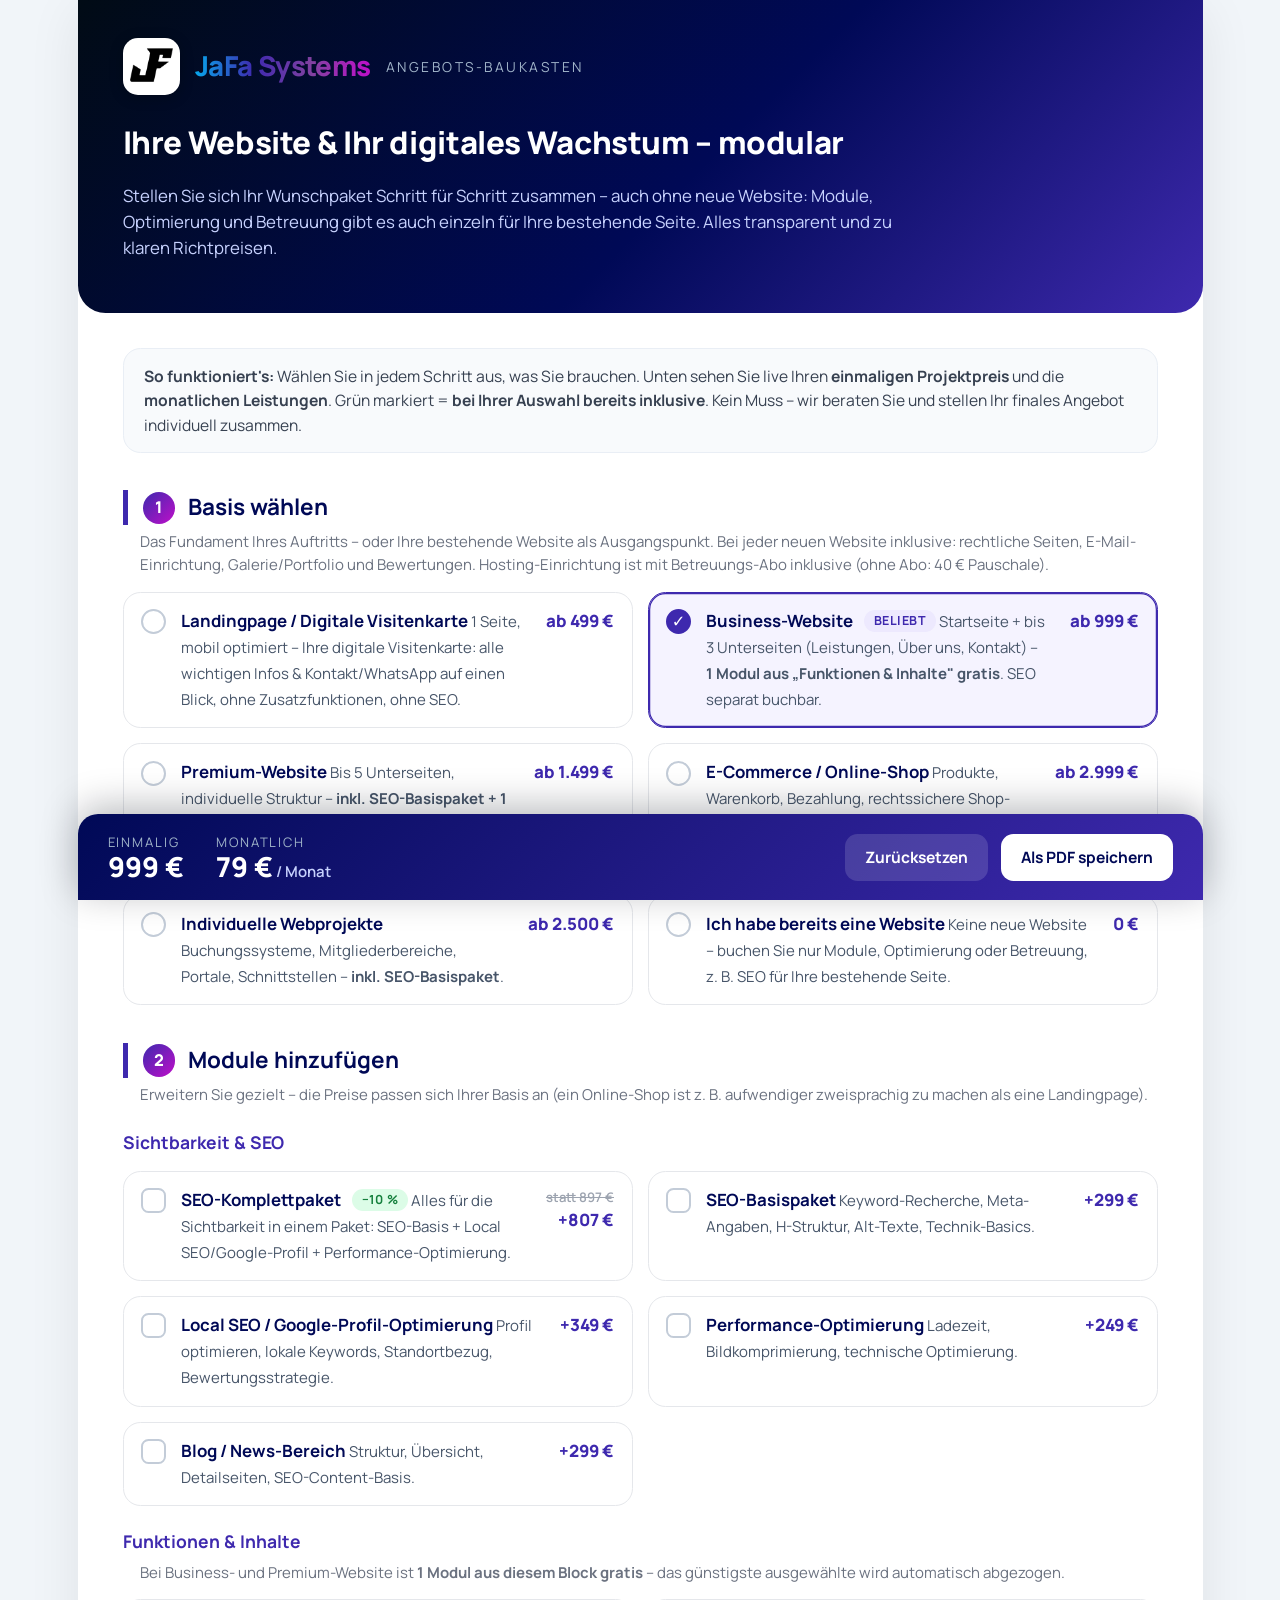
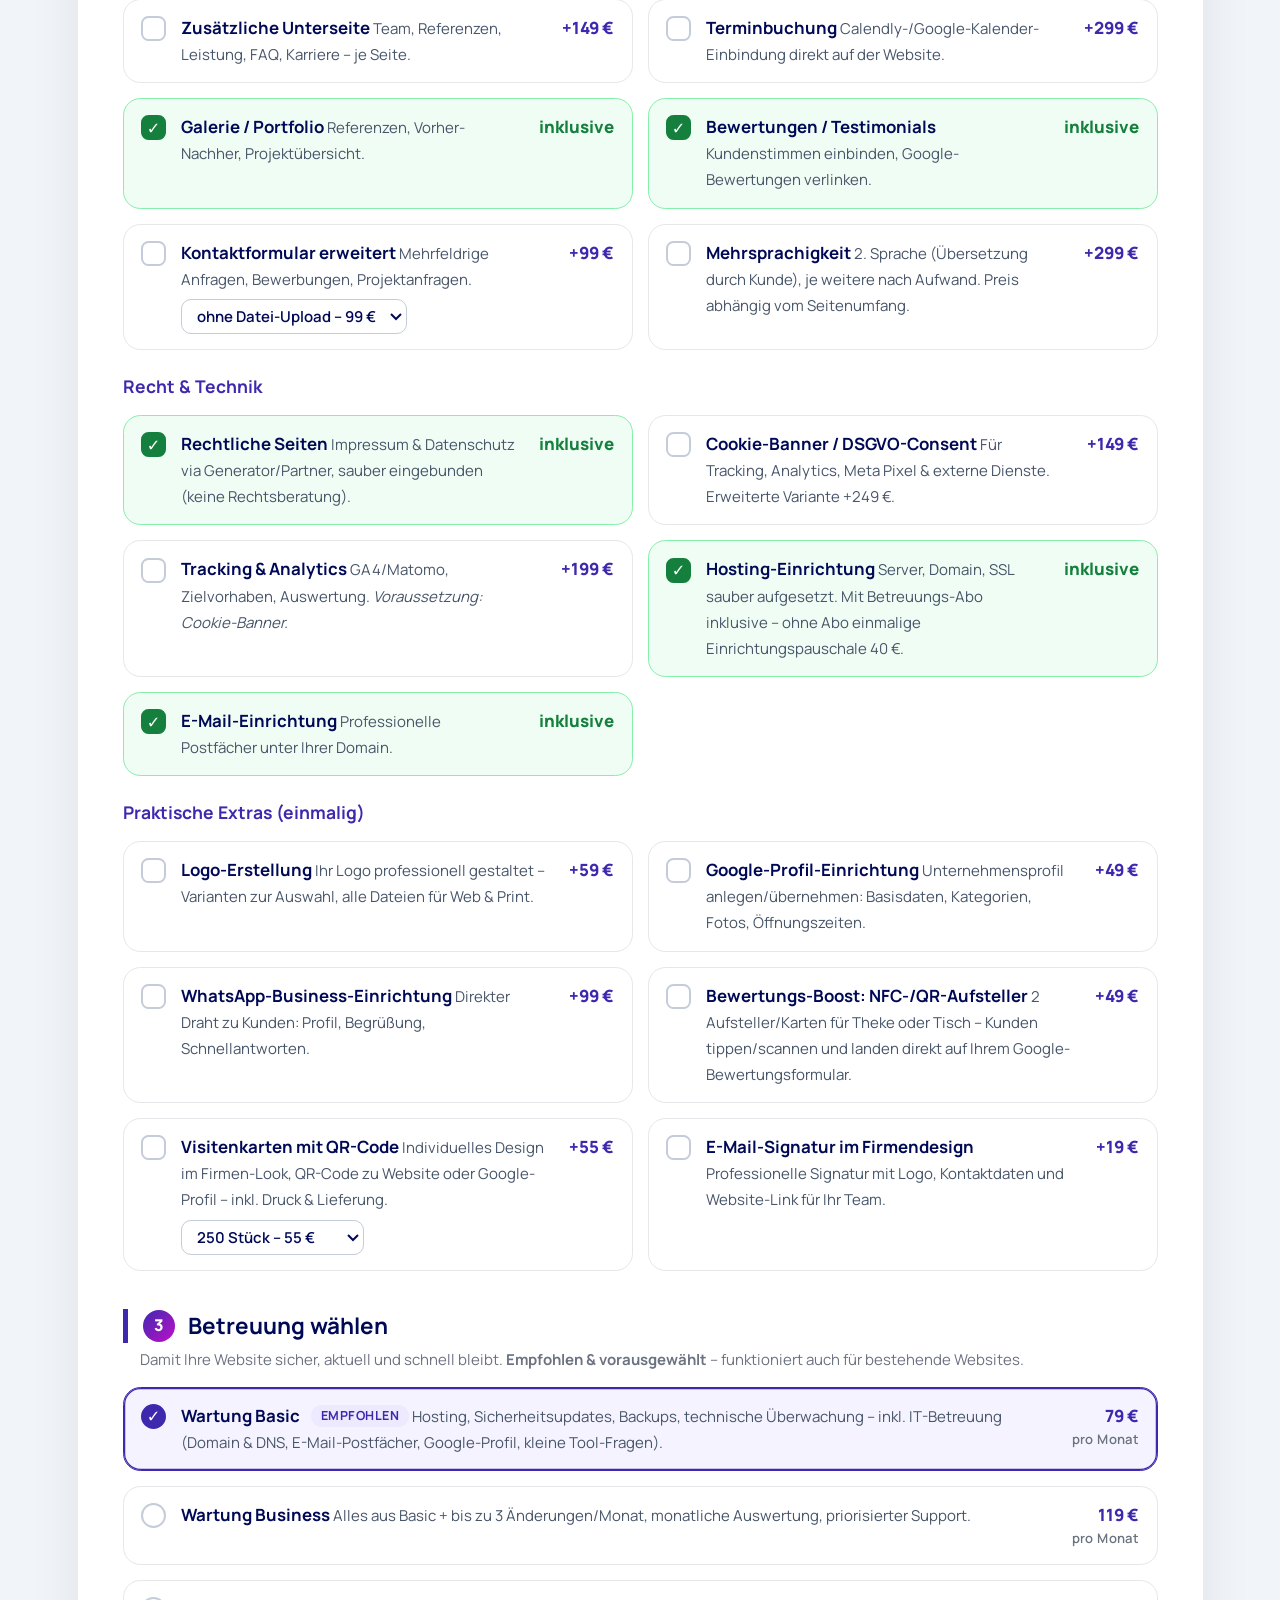
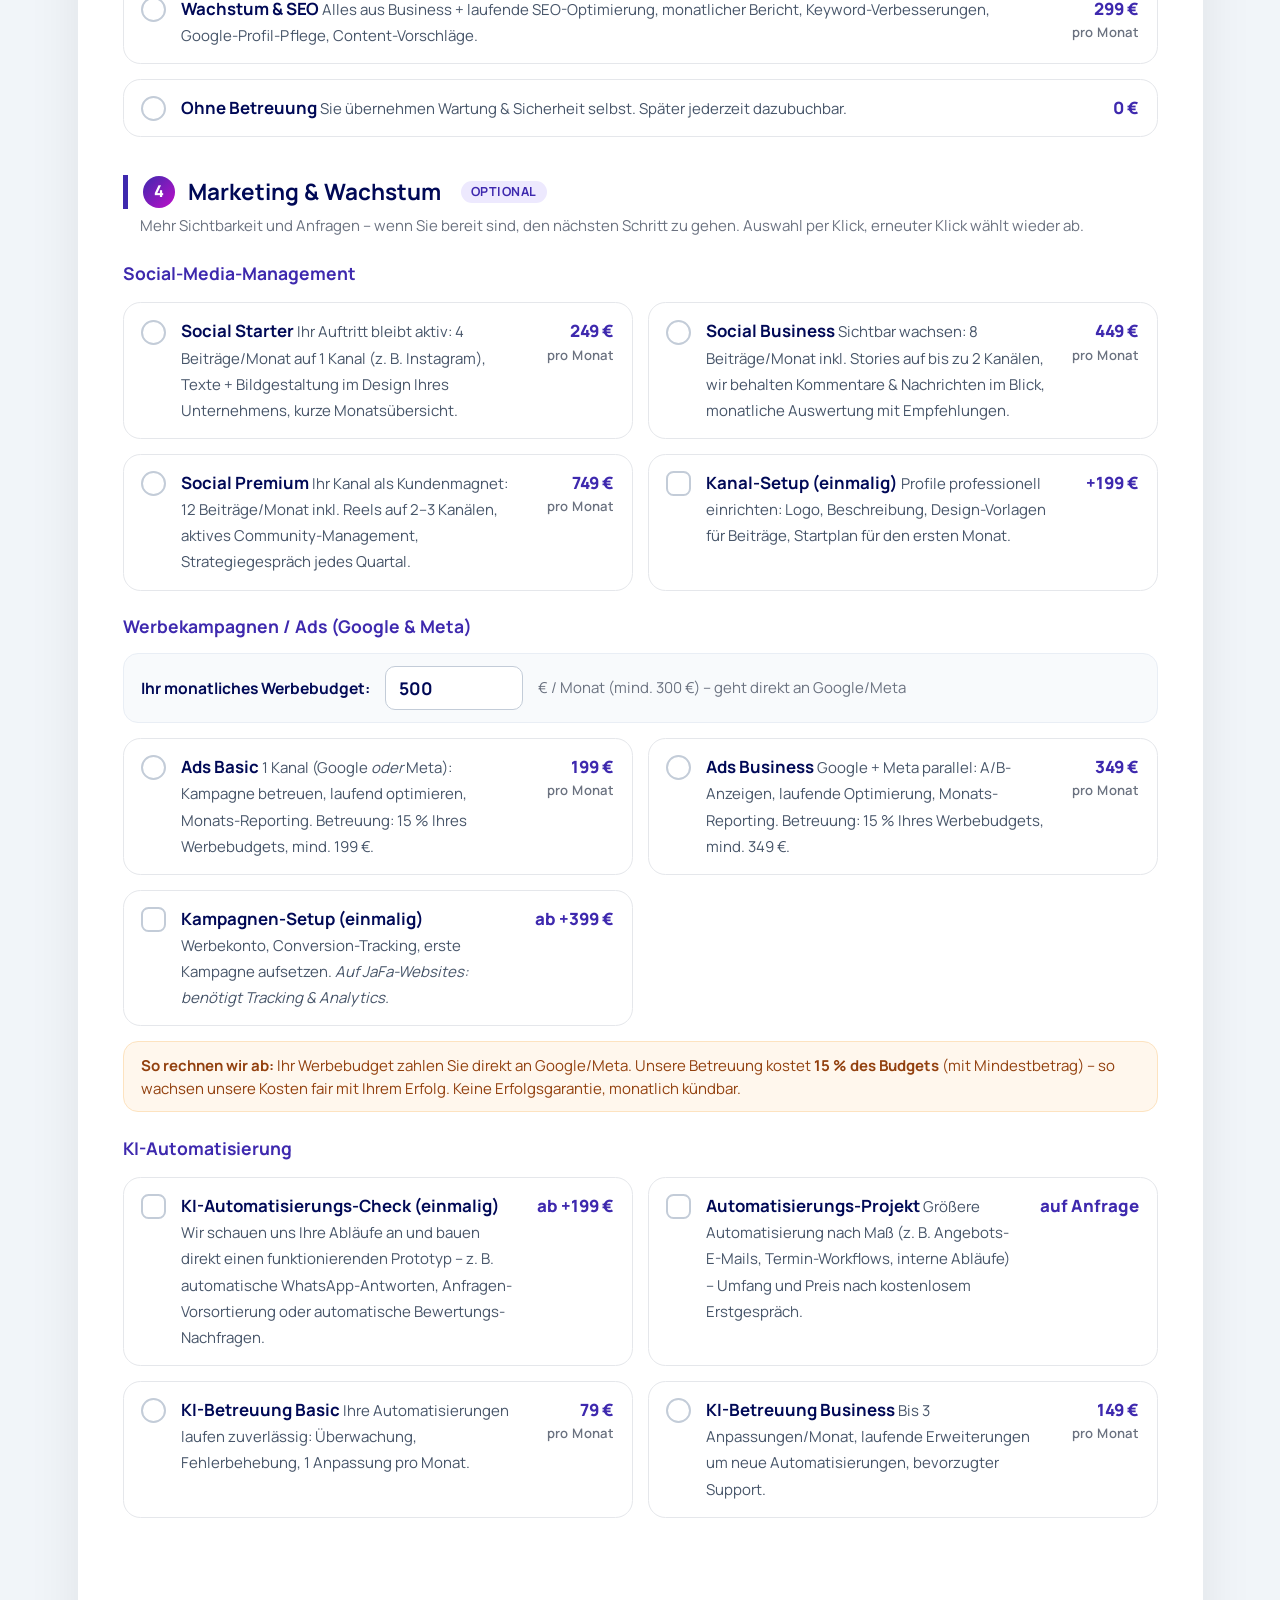
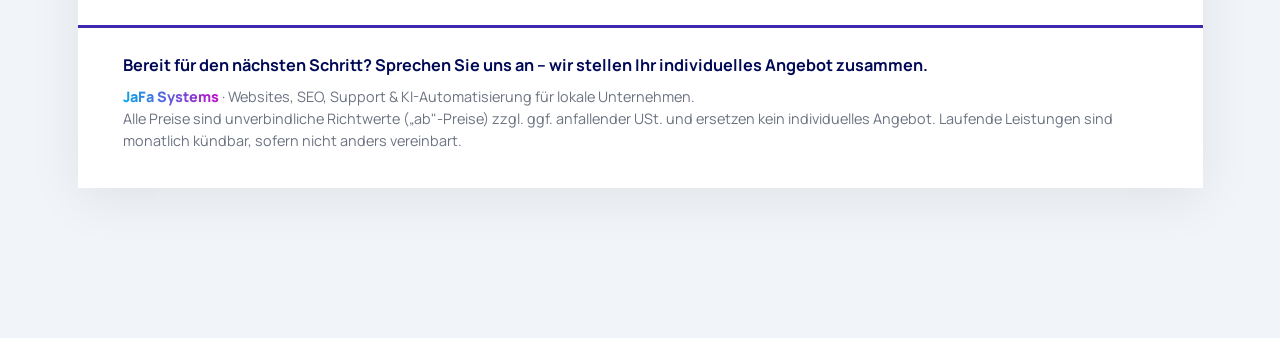
==== angebots-baukasten/index.html @ bc2a1fc6 "Angebots-Baukasten V3 als eigene Seite + pages.json Deploy-Hash (Agent-Hub) Co-Authored-By: Claude O" ====
<!DOCTYPE html>
<html lang="de">
<head>
<meta charset="utf-8">
<meta name="viewport" content="width=device-width, initial-scale=1">
<title>JaFa Systems – Angebots-Baukasten</title>
<style>
@import url('https://fonts.googleapis.com/css2?family=Manrope:wght@400;600;700;800&display=swap');
*{box-sizing:border-box}
body{font-family:'Manrope','Segoe UI',system-ui,Roboto,Arial,sans-serif;color:#1f2937;margin:0;padding:0 0 120px;line-height:1.55;font-size:13.5px;background:#f1f5f9}
@media screen{body{zoom:1.25}}
.wrap{max-width:900px;margin:0 auto;background:#fff;box-shadow:0 8px 40px rgba(1,11,21,.08)}

/* Header */
header{background:linear-gradient(135deg,#010b15 0%,#000956 55%,#3e29ae 100%);color:#fff;padding:30px 36px 28px;border-radius:0 0 22px 22px}
.brand{display:flex;align-items:center;gap:12px;margin-bottom:18px}
.brand .logo{width:46px;height:46px;border-radius:12px;background:#fff;display:flex;align-items:center;justify-content:center;padding:6px;box-shadow:0 2px 10px rgba(0,0,0,.25)}
.brand .logo img{width:100%;height:100%;object-fit:contain}
.brand .mark{font-weight:800;font-size:22px;letter-spacing:-.5px;background:linear-gradient(90deg,#07a7ec,#3e29ae,#8241a1,#bf0fc9);-webkit-background-clip:text;background-clip:text;color:transparent}
.brand .sub{font-size:11px;letter-spacing:2px;text-transform:uppercase;color:#9fb3c8}
h1{font-size:25px;margin:0 0 6px;color:#fff;font-weight:800;letter-spacing:-.3px}
header .lead{color:#c7d2fe;font-size:13.5px;max-width:640px}

/* Main */
main{padding:10px 36px 40px}
.intro{background:#f8fafc;border:1px solid #e9eef5;border-radius:14px;padding:12px 16px;margin:18px 0 6px;font-size:12.5px;color:#374151}
h2{font-size:18px;color:#000956;margin:30px 0 4px;padding-left:12px;border-left:4px solid #3e29ae;font-weight:700;display:flex;align-items:center;gap:10px}
h2 .n{flex:0 0 26px;width:26px;height:26px;border-radius:50%;background:linear-gradient(135deg,#3e29ae,#bf0fc9);color:#fff;font-size:13px;font-weight:800;display:flex;align-items:center;justify-content:center}
h3{font-size:14px;color:#3e29ae;margin:18px 0 4px;font-weight:700}
.hint{color:#6b7280;font-size:12px;margin:2px 0 10px;padding-left:14px}

/* Option grid + cards */
.grid{display:grid;grid-template-columns:1fr 1fr;gap:12px;margin:12px 0}
.grid.one{grid-template-columns:1fr}
.opt{display:flex;align-items:flex-start;gap:12px;border:1px solid #e5e7eb;border-radius:14px;padding:12px 14px;background:#fff;cursor:pointer;position:relative;transition:border-color .12s,background .12s}
.opt:hover{border-color:#c7d2fe}
.opt input{position:absolute;opacity:0;width:0;height:0}
.opt .box{flex:0 0 20px;width:20px;height:20px;border:2px solid #c3ccd8;border-radius:6px;margin-top:1px;display:flex;align-items:center;justify-content:center;background:#fff}
.opt.radio .box{border-radius:50%}
.opt input:checked ~ .box{background:#3e29ae;border-color:#3e29ae}
.opt input:checked ~ .box::after{content:'\2713';color:#fff;font-size:13px;font-weight:800;line-height:1}
.opt:has(input:checked){border-color:#3e29ae;background:#f5f3ff;box-shadow:inset 0 0 0 1px #3e29ae}
.opt-body{flex:1;min-width:0}
.opt-title{font-weight:700;color:#000956;font-size:13.5px}
.opt-desc{color:#475569;font-size:12px;margin-top:2px}
.opt-price{font-weight:800;color:#3e29ae;white-space:nowrap;font-size:13.5px;margin-left:6px;text-align:right}
.opt-price small{display:block;font-weight:600;color:#6b7280;font-size:10.5px;letter-spacing:.3px}
.opt-price .was{display:block;font-weight:600;color:#9ca3af;font-size:10.5px;text-decoration:line-through}
.opt.warn{border-color:#f59e0b;background:#fff7ed}
.tag{display:inline-block;font-size:10px;font-weight:700;letter-spacing:.4px;text-transform:uppercase;color:#3e29ae;background:#ede9fe;border-radius:999px;padding:1px 8px;margin-left:6px;vertical-align:1px}
.tag.deal{color:#15803d;background:#dcfce7}

/* Inklusive / im Paket enthalten */
.opt.inc{border-color:#86efac;background:#f0fdf4;box-shadow:none;pointer-events:none}
.opt.inc .box{background:#15803d;border-color:#15803d}
.opt.inc .box::after{content:'\2713';color:#fff;font-size:13px;font-weight:800;line-height:1}
.opt.inc .opt-price{color:#15803d}

/* Pflicht-Pauschale (z. B. Hosting ohne Abo) */
.opt.fee{border-color:#c7d2fe;background:#eef2ff;box-shadow:none;pointer-events:none}
.opt.fee .box{background:#3e29ae;border-color:#3e29ae}
.opt.fee .box::after{content:'\2713';color:#fff;font-size:13px;font-weight:800;line-height:1}
.opt.fee .opt-price{color:#3e29ae}

/* Gratis-Wahlmodul (Business/Premium) */
.opt.free-pick .opt-price{color:#15803d}

/* Varianten-/Mengen-Dropdown in einer Karte */
.varsel{display:block;font-family:inherit;font-size:12px;font-weight:600;color:#000956;border:1px solid #c3ccd8;border-radius:8px;padding:4px 8px;margin-top:6px;background:#fff;max-width:220px}

/* Sub-note blocks */
.note{background:#f8fafc;border:1px solid #e9eef5;border-radius:12px;padding:9px 14px;margin:10px 0;font-size:12px;color:#475569}
.note.budget{background:#fff7ed;border-color:#fde3c0;color:#92400e}
.warnmsg{display:none;background:#fef3c7;border:1px solid #f59e0b;color:#92400e;padding:9px 14px;border-radius:12px;margin:8px 0;font-size:12.5px;font-weight:600}
.warnmsg.show{display:block}

/* Budget-Eingabe */
.budget-row{display:flex;align-items:center;gap:12px;flex-wrap:wrap;background:#f8fafc;border:1px solid #e9eef5;border-radius:12px;padding:10px 14px;margin:10px 0}
.budget-row label{font-weight:700;color:#000956;font-size:12.5px}
.budget-row input{font-family:inherit;font-size:14px;font-weight:700;color:#000956;border:1px solid #c3ccd8;border-radius:8px;padding:7px 10px;width:110px}
.budget-row .per{color:#6b7280;font-size:12px}

/* Print summary (hidden on screen) */
#printSummary{display:none}

/* Footer */
footer{margin-top:34px;padding:20px 36px 28px;border-top:3px solid #3e29ae;color:#6b7280;font-size:11.5px}
footer .brand2{font-weight:800;background:linear-gradient(90deg,#07a7ec,#bf0fc9);-webkit-background-clip:text;background-clip:text;color:transparent}
footer .cta{color:#000956;font-weight:700;font-size:13px;margin-bottom:6px}

/* Sticky sum bar */
.sumbar{position:fixed;left:0;right:0;bottom:0;z-index:40}
.sumbar-inner{max-width:900px;margin:0 auto;background:linear-gradient(135deg,#000956,#3e29ae);color:#fff;border-radius:16px 16px 0 0;box-shadow:0 -6px 30px rgba(1,11,21,.28);padding:14px 24px;display:flex;align-items:center;gap:20px;flex-wrap:wrap}
.sumbar .totals{display:flex;gap:26px;flex:1;flex-wrap:wrap;align-items:flex-end}
.sumbar .t .lbl{font-size:10.5px;letter-spacing:1.5px;text-transform:uppercase;color:#9fb3c8}
.sumbar .t .val{font-size:22px;font-weight:800;line-height:1.1}
.sumbar .t .val small{font-size:12px;font-weight:600;color:#c7d2fe}
.sumbar .t.small .val{font-size:14px;color:#fbbf24}
.sumbar .actions{display:flex;gap:10px}
.btn{border:none;border-radius:10px;padding:10px 16px;font-family:inherit;font-weight:700;font-size:12.5px;cursor:pointer}
.btn.print{background:#fff;color:#000956}
.btn.reset{background:rgba(255,255,255,.14);color:#fff}
.btn:hover{opacity:.92}

@media (max-width:640px){
  main{padding:10px 18px 30px}
  header{padding:24px 18px 22px}
  .grid{grid-template-columns:1fr}
  .sumbar-inner{padding:12px 16px}
  .sumbar .t .val{font-size:19px}
}

/* Print / PDF */
@media print{
  @page{size:A4;margin:12mm}
  body{background:#fff;padding:0;font-size:10.5px}
  .wrap{max-width:100%;box-shadow:none}
  header{border-radius:0;padding:22px 24px}
  main{padding:6px 24px 20px}
  .sumbar,.no-print{display:none !important}
  .opt{break-inside:avoid;box-shadow:none !important}
  .opt:hover{border-color:#e5e7eb}
  h2{break-after:avoid;margin-top:20px}
  .grid{gap:8px;margin:8px 0}
  #printSummary{display:block;break-inside:avoid;margin-top:18px;border-radius:14px;overflow:hidden;border:1px solid #ddd6fe}
  #printSummary .ps-head{background:linear-gradient(135deg,#000956,#3e29ae);color:#fff;padding:12px 18px;font-weight:800;font-size:14px}
  #printSummary .ps-body{display:flex;gap:30px;padding:14px 18px;background:#f5f3ff;flex-wrap:wrap}
  #printSummary .ps-body .lbl{font-size:10px;letter-spacing:1px;text-transform:uppercase;color:#6b7280}
  #printSummary .ps-body .val{font-size:20px;font-weight:800;color:#000956}
  footer{margin-top:16px}
}
</style>
</head>
<body>
<div class="wrap">

  <header>
    <div class="brand">
      <span class="logo"><img src="[data-uri]" alt="JaFa Systems"></span>
      <span class="mark">JaFa Systems</span>
      <span class="sub">Angebots-Baukasten</span>
    </div>
    <h1>Ihre Website &amp; Ihr digitales Wachstum – modular</h1>
    <p class="lead">Stellen Sie sich Ihr Wunschpaket Schritt für Schritt zusammen – auch ohne neue
      Website: Module, Optimierung und Betreuung gibt es auch einzeln für Ihre bestehende Seite.
      Alles transparent und zu klaren Richtpreisen.</p>
  </header>

  <main>
    <div class="intro">
      <strong>So funktioniert's:</strong> Wählen Sie in jedem Schritt aus, was Sie brauchen.
      Unten sehen Sie live Ihren <strong>einmaligen Projektpreis</strong> und die
      <strong>monatlichen Leistungen</strong>. Grün markiert = <strong>bei Ihrer Auswahl bereits
      inklusive</strong>. Kein Muss – wir beraten Sie und stellen Ihr finales Angebot individuell zusammen.
    </div>

    <!-- STEP 1 -->
    <section class="step">
      <h2><span class="n">1</span> Basis wählen</h2>
      <p class="hint">Das Fundament Ihres Auftritts – oder Ihre bestehende Website als Ausgangspunkt.
        Bei jeder neuen Website inklusive: rechtliche Seiten, E-Mail-Einrichtung, Galerie/Portfolio und
        Bewertungen. Hosting-Einrichtung ist mit Betreuungs-Abo inklusive (ohne Abo: 40 € Pauschale).</p>
      <div class="grid">
        <label class="opt radio">
          <input type="radio" name="base" value="lp" data-price="499">
          <span class="box"></span>
          <span class="opt-body"><span class="opt-title">Landingpage / Digitale Visitenkarte</span>
            <span class="opt-desc">1 Seite, mobil optimiert – Ihre digitale Visitenkarte: alle wichtigen Infos &amp; Kontakt/WhatsApp auf einen Blick, ohne Zusatzfunktionen, ohne SEO.</span></span>
          <span class="opt-price">ab 499 €</span>
        </label>
        <label class="opt radio">
          <input type="radio" name="base" value="biz" data-price="999" checked>
          <span class="box"></span>
          <span class="opt-body"><span class="opt-title">Business-Website <span class="tag">beliebt</span></span>
            <span class="opt-desc">Startseite + bis 3 Unterseiten (Leistungen, Über uns, Kontakt) – <strong>1 Modul aus „Funktionen &amp; Inhalte" gratis</strong>. SEO separat buchbar.</span></span>
          <span class="opt-price">ab 999 €</span>
        </label>
        <label class="opt radio">
          <input type="radio" name="base" value="prem" data-price="1499">
          <span class="box"></span>
          <span class="opt-body"><span class="opt-title">Premium-Website</span>
            <span class="opt-desc">Bis 5 Unterseiten, individuelle Struktur – <strong>inkl. SEO-Basispaket + 1 Modul aus „Funktionen &amp; Inhalte" gratis</strong>.</span></span>
          <span class="opt-price">ab 1.499 €</span>
        </label>
        <label class="opt radio">
          <input type="radio" name="base" value="shop" data-price="2999">
          <span class="box"></span>
          <span class="opt-body"><span class="opt-title">E-Commerce / Online-Shop</span>
            <span class="opt-desc">Produkte, Warenkorb, Bezahlung, rechtssichere Shop-Seiten (WooCommerce) – <strong>inkl. SEO-Basispaket</strong>.</span></span>
          <span class="opt-price">ab 2.999 €</span>
        </label>
        <label class="opt radio">
          <input type="radio" name="base" value="custom" data-price="2500">
          <span class="box"></span>
          <span class="opt-body"><span class="opt-title">Individuelle Webprojekte</span>
            <span class="opt-desc">Buchungssysteme, Mitgliederbereiche, Portale, Schnittstellen – <strong>inkl. SEO-Basispaket</strong>.</span></span>
          <span class="opt-price">ab 2.500 €</span>
        </label>
        <label class="opt radio">
          <input type="radio" name="base" value="none" data-price="0">
          <span class="box"></span>
          <span class="opt-body"><span class="opt-title">Ich habe bereits eine Website</span>
            <span class="opt-desc">Keine neue Website – buchen Sie nur Module, Optimierung oder Betreuung, z. B. SEO für Ihre bestehende Seite.</span></span>
          <span class="opt-price">0 €</span>
        </label>
      </div>
    </section>

    <!-- STEP 2 -->
    <section class="step">
      <h2><span class="n">2</span> Module hinzufügen</h2>
      <p class="hint">Erweitern Sie gezielt – die Preise passen sich Ihrer Basis an
        (ein Online-Shop ist z. B. aufwendiger zweisprachig zu machen als eine Landingpage).</p>

      <h3>Sichtbarkeit &amp; SEO</h3>
      <div class="grid">
        <label class="opt" id="card-bundle">
          <input type="checkbox" id="mod-bundle">
          <span class="box"></span>
          <span class="opt-body"><span class="opt-title">SEO-Komplettpaket <span class="tag deal">−10 %</span></span>
            <span class="opt-desc">Alles für die Sichtbarkeit in einem Paket: SEO-Basis + Local SEO/Google-Profil + Performance-Optimierung.</span></span>
          <span class="opt-price"><span class="was" id="bundleWas"></span><span id="bundlePrice"></span></span>
        </label>
        <label class="opt" data-mod="seo">
          <input type="checkbox" data-price="299">
          <span class="box"></span>
          <span class="opt-body"><span class="opt-title">SEO-Basispaket</span>
            <span class="opt-desc">Keyword-Recherche, Meta-Angaben, H-Struktur, Alt-Texte, Technik-Basics.</span></span>
          <span class="opt-price">+299 €</span>
        </label>
        <label class="opt" data-mod="local">
          <input type="checkbox" data-price="349">
          <span class="box"></span>
          <span class="opt-body"><span class="opt-title">Local SEO / Google-Profil-Optimierung</span>
            <span class="opt-desc">Profil optimieren, lokale Keywords, Standortbezug, Bewertungsstrategie.</span></span>
          <span class="opt-price">+349 €</span>
        </label>
        <label class="opt" data-mod="perf">
          <input type="checkbox" data-prices='{"none":249,"lp":199,"biz":249,"prem":249,"custom":349,"shop":399}'>
          <span class="box"></span>
          <span class="opt-body"><span class="opt-title">Performance-Optimierung</span>
            <span class="opt-desc">Ladezeit, Bildkomprimierung, technische Optimierung.</span></span>
          <span class="opt-price">+249 €</span>
        </label>
        <label class="opt" data-mod="blog">
          <input type="checkbox" data-price="299">
          <span class="box"></span>
          <span class="opt-body"><span class="opt-title">Blog / News-Bereich</span>
            <span class="opt-desc">Struktur, Übersicht, Detailseiten, SEO-Content-Basis.</span></span>
          <span class="opt-price">+299 €</span>
        </label>
      </div>

      <h3>Funktionen &amp; Inhalte</h3>
      <p class="hint">Bei Business- und Premium-Website ist <strong>1 Modul aus diesem Block gratis</strong> –
        das günstigste ausgewählte wird automatisch abgezogen.</p>
      <div class="grid">
        <label class="opt" data-mod="page">
          <input type="checkbox" data-price="149">
          <span class="box"></span>
          <span class="opt-body"><span class="opt-title">Zusätzliche Unterseite</span>
            <span class="opt-desc">Team, Referenzen, Leistung, FAQ, Karriere – je Seite.</span></span>
          <span class="opt-price">+149 €</span>
        </label>
        <label class="opt" data-mod="booking">
          <input type="checkbox" data-price="299">
          <span class="box"></span>
          <span class="opt-body"><span class="opt-title">Terminbuchung</span>
            <span class="opt-desc">Calendly-/Google-Kalender-Einbindung direkt auf der Website.</span></span>
          <span class="opt-price">+299 €</span>
        </label>
        <label class="opt" data-mod="gallery">
          <input type="checkbox" data-price="199">
          <span class="box"></span>
          <span class="opt-body"><span class="opt-title">Galerie / Portfolio</span>
            <span class="opt-desc">Referenzen, Vorher-Nachher, Projektübersicht.</span></span>
          <span class="opt-price">+199 €</span>
        </label>
        <label class="opt" data-mod="reviews">
          <input type="checkbox" data-price="149">
          <span class="box"></span>
          <span class="opt-body"><span class="opt-title">Bewertungen / Testimonials</span>
            <span class="opt-desc">Kundenstimmen einbinden, Google-Bewertungen verlinken.</span></span>
          <span class="opt-price">+149 €</span>
        </label>
        <label class="opt" data-mod="form">
          <input type="checkbox" data-price="99">
          <span class="box"></span>
          <span class="opt-body"><span class="opt-title">Kontaktformular erweitert</span>
            <span class="opt-desc">Mehrfeldrige Anfragen, Bewerbungen, Projektanfragen.</span>
            <select class="varsel">
              <option data-price="99" selected>ohne Datei-Upload – 99 €</option>
              <option data-price="149">mit Datei-Upload – 149 €</option>
            </select></span>
          <span class="opt-price">+99 €</span>
        </label>
        <label class="opt" data-mod="multi">
          <input type="checkbox" data-prices='{"none":299,"lp":199,"biz":299,"prem":399,"custom":499,"shop":699}'>
          <span class="box"></span>
          <span class="opt-body"><span class="opt-title">Mehrsprachigkeit</span>
            <span class="opt-desc">2. Sprache (Übersetzung durch Kunde), je weitere nach Aufwand. Preis abhängig vom Seitenumfang.</span></span>
          <span class="opt-price">+299 €</span>
        </label>
      </div>

      <h3>Recht &amp; Technik</h3>
      <div class="grid">
        <label class="opt" data-mod="legal">
          <input type="checkbox" data-price="149">
          <span class="box"></span>
          <span class="opt-body"><span class="opt-title">Rechtliche Seiten</span>
            <span class="opt-desc">Impressum &amp; Datenschutz via Generator/Partner, sauber eingebunden (keine Rechtsberatung).</span></span>
          <span class="opt-price">+149 €</span>
        </label>
        <label class="opt" id="opt-cookie" data-mod="cookie">
          <input type="checkbox" id="mod-cookie" data-price="149">
          <span class="box"></span>
          <span class="opt-body"><span class="opt-title">Cookie-Banner / DSGVO-Consent</span>
            <span class="opt-desc">Für Tracking, Analytics, Meta Pixel &amp; externe Dienste. Erweiterte Variante +249 €.</span></span>
          <span class="opt-price">+149 €</span>
        </label>
        <label class="opt" data-mod="track">
          <input type="checkbox" id="mod-track" data-price="199">
          <span class="box"></span>
          <span class="opt-body"><span class="opt-title">Tracking &amp; Analytics</span>
            <span class="opt-desc">GA4/Matomo, Zielvorhaben, Auswertung. <em>Voraussetzung: Cookie-Banner.</em></span></span>
          <span class="opt-price">+199 €</span>
        </label>
        <label class="opt" data-mod="hosting">
          <input type="checkbox" data-price="40">
          <span class="box"></span>
          <span class="opt-body"><span class="opt-title">Hosting-Einrichtung</span>
            <span class="opt-desc">Server, Domain, SSL sauber aufgesetzt. Mit Betreuungs-Abo inklusive – ohne Abo einmalige Einrichtungspauschale 40 €.</span></span>
          <span class="opt-price">+40 €</span>
        </label>
        <label class="opt" data-mod="email">
          <input type="checkbox" data-price="79">
          <span class="box"></span>
          <span class="opt-body"><span class="opt-title">E-Mail-Einrichtung</span>
            <span class="opt-desc">Professionelle Postfächer unter Ihrer Domain.</span></span>
          <span class="opt-price">+79 €</span>
        </label>
      </div>

      <h3>Praktische Extras (einmalig)</h3>
      <div class="grid">
        <label class="opt" data-mod="logo">
          <input type="checkbox" data-price="59">
          <span class="box"></span>
          <span class="opt-body"><span class="opt-title">Logo-Erstellung</span>
            <span class="opt-desc">Ihr Logo professionell gestaltet – Varianten zur Auswahl, alle Dateien für Web &amp; Print.</span></span>
          <span class="opt-price">+59 €</span>
        </label>
        <label class="opt" data-mod="gprofile">
          <input type="checkbox" data-price="49">
          <span class="box"></span>
          <span class="opt-body"><span class="opt-title">Google-Profil-Einrichtung</span>
            <span class="opt-desc">Unternehmensprofil anlegen/übernehmen: Basisdaten, Kategorien, Fotos, Öffnungszeiten.</span></span>
          <span class="opt-price">+49 €</span>
        </label>
        <label class="opt" data-mod="whatsapp">
          <input type="checkbox" data-price="99">
          <span class="box"></span>
          <span class="opt-body"><span class="opt-title">WhatsApp-Business-Einrichtung</span>
            <span class="opt-desc">Direkter Draht zu Kunden: Profil, Begrüßung, Schnellantworten.</span></span>
          <span class="opt-price">+99 €</span>
        </label>
        <label class="opt" data-mod="nfc">
          <input type="checkbox" data-price="49">
          <span class="box"></span>
          <span class="opt-body"><span class="opt-title">Bewertungs-Boost: NFC-/QR-Aufsteller</span>
            <span class="opt-desc">2 Aufsteller/Karten für Theke oder Tisch – Kunden tippen/scannen und landen direkt auf Ihrem Google-Bewertungsformular.</span></span>
          <span class="opt-price">+49 €</span>
        </label>
        <label class="opt" data-mod="cards">
          <input type="checkbox" data-price="55">
          <span class="box"></span>
          <span class="opt-body"><span class="opt-title">Visitenkarten mit QR-Code</span>
            <span class="opt-desc">Individuelles Design im Firmen-Look, QR-Code zu Website oder Google-Profil – inkl. Druck &amp; Lieferung.</span>
            <select class="varsel">
              <option data-price="55" selected>250 Stück – 55 €</option>
              <option data-price="75">500 Stück – 75 €</option>
              <option data-price="105">1.000 Stück – 105 €</option>
            </select></span>
          <span class="opt-price">+55 €</span>
        </label>
        <label class="opt" data-mod="signature">
          <input type="checkbox" data-price="19">
          <span class="box"></span>
          <span class="opt-body"><span class="opt-title">E-Mail-Signatur im Firmendesign</span>
            <span class="opt-desc">Professionelle Signatur mit Logo, Kontaktdaten und Website-Link für Ihr Team.</span></span>
          <span class="opt-price">+19 €</span>
        </label>
      </div>
      <div class="warnmsg" id="cookieWarn">Hinweis: <strong>Tracking &amp; Analytics</strong> benötigt den
        <strong>Cookie-Banner</strong> – bitte zusätzlich auswählen.</div>
    </section>

    <!-- STEP 3 -->
    <section class="step">
      <h2><span class="n">3</span> Betreuung wählen</h2>
      <p class="hint">Damit Ihre Website sicher, aktuell und schnell bleibt. <strong>Empfohlen &amp; vorausgewählt</strong> – funktioniert auch für bestehende Websites.</p>
      <div class="grid one">
        <label class="opt radio">
          <input type="radio" name="care" data-price="79" data-period="month" checked>
          <span class="box"></span>
          <span class="opt-body"><span class="opt-title">Wartung Basic <span class="tag">empfohlen</span></span>
            <span class="opt-desc">Hosting, Sicherheitsupdates, Backups, technische Überwachung – inkl. IT-Betreuung (Domain &amp; DNS, E-Mail-Postfächer, Google-Profil, kleine Tool-Fragen).</span></span>
          <span class="opt-price">79 €<small>pro Monat</small></span>
        </label>
        <label class="opt radio">
          <input type="radio" name="care" data-price="119" data-period="month">
          <span class="box"></span>
          <span class="opt-body"><span class="opt-title">Wartung Business</span>
            <span class="opt-desc">Alles aus Basic + bis zu 3 Änderungen/Monat, monatliche Auswertung, priorisierter Support.</span></span>
          <span class="opt-price">119 €<small>pro Monat</small></span>
        </label>
        <label class="opt radio">
          <input type="radio" name="care" data-price="299" data-period="month">
          <span class="box"></span>
          <span class="opt-body"><span class="opt-title">Wachstum &amp; SEO</span>
            <span class="opt-desc">Alles aus Business + laufende SEO-Optimierung, monatlicher Bericht, Keyword-Verbesserungen, Google-Profil-Pflege, Content-Vorschläge.</span></span>
          <span class="opt-price">299 €<small>pro Monat</small></span>
        </label>
        <label class="opt radio">
          <input type="radio" name="care" data-price="0" data-period="month">
          <span class="box"></span>
          <span class="opt-body"><span class="opt-title">Ohne Betreuung</span>
            <span class="opt-desc">Sie übernehmen Wartung &amp; Sicherheit selbst. Später jederzeit dazubuchbar.</span></span>
          <span class="opt-price">0 €</span>
        </label>
      </div>
    </section>

    <!-- STEP 4 -->
    <section class="step">
      <h2><span class="n">4</span> Marketing &amp; Wachstum <span class="tag">optional</span></h2>
      <p class="hint">Mehr Sichtbarkeit und Anfragen – wenn Sie bereit sind, den nächsten Schritt zu gehen.
        Auswahl per Klick, erneuter Klick wählt wieder ab.</p>

      <h3>Social-Media-Management</h3>
      <div class="grid">
        <label class="opt radio">
          <input type="radio" name="social" data-price="249" data-period="month">
          <span class="box"></span>
          <span class="opt-body"><span class="opt-title">Social Starter</span>
            <span class="opt-desc">Ihr Auftritt bleibt aktiv: 4 Beiträge/Monat auf 1 Kanal (z. B. Instagram), Texte + Bildgestaltung im Design Ihres Unternehmens, kurze Monatsübersicht.</span></span>
          <span class="opt-price">249 €<small>pro Monat</small></span>
        </label>
        <label class="opt radio">
          <input type="radio" name="social" data-price="449" data-period="month">
          <span class="box"></span>
          <span class="opt-body"><span class="opt-title">Social Business</span>
            <span class="opt-desc">Sichtbar wachsen: 8 Beiträge/Monat inkl. Stories auf bis zu 2 Kanälen, wir behalten Kommentare &amp; Nachrichten im Blick, monatliche Auswertung mit Empfehlungen.</span></span>
          <span class="opt-price">449 €<small>pro Monat</small></span>
        </label>
        <label class="opt radio">
          <input type="radio" name="social" data-price="749" data-period="month">
          <span class="box"></span>
          <span class="opt-body"><span class="opt-title">Social Premium</span>
            <span class="opt-desc">Ihr Kanal als Kundenmagnet: 12 Beiträge/Monat inkl. Reels auf 2–3 Kanälen, aktives Community-Management, Strategiegespräch jedes Quartal.</span></span>
          <span class="opt-price">749 €<small>pro Monat</small></span>
        </label>
        <label class="opt">
          <input type="checkbox" data-price="199">
          <span class="box"></span>
          <span class="opt-body"><span class="opt-title">Kanal-Setup (einmalig)</span>
            <span class="opt-desc">Profile professionell einrichten: Logo, Beschreibung, Design-Vorlagen für Beiträge, Startplan für den ersten Monat.</span></span>
          <span class="opt-price">+199 €</span>
        </label>
      </div>

      <h3>Werbekampagnen / Ads (Google &amp; Meta)</h3>
      <div class="budget-row no-print-input">
        <label for="adsBudget">Ihr monatliches Werbebudget:</label>
        <input type="number" id="adsBudget" min="300" step="50" value="500">
        <span class="per">€ / Monat (mind. 300 €) – geht direkt an Google/Meta</span>
      </div>
      <div class="grid">
        <label class="opt radio">
          <input type="radio" name="ads" value="basic" data-rate="0.15" data-min="199" data-period="month">
          <span class="box"></span>
          <span class="opt-body"><span class="opt-title">Ads Basic</span>
            <span class="opt-desc">1 Kanal (Google <em>oder</em> Meta): Kampagne betreuen, laufend optimieren, Monats-Reporting. Betreuung: 15 % Ihres Werbebudgets, mind. 199 €.</span></span>
          <span class="opt-price"><span class="fee-val">199 €</span><small>pro Monat</small></span>
        </label>
        <label class="opt radio">
          <input type="radio" name="ads" value="business" data-rate="0.15" data-min="349" data-period="month">
          <span class="box"></span>
          <span class="opt-body"><span class="opt-title">Ads Business</span>
            <span class="opt-desc">Google + Meta parallel: A/B-Anzeigen, laufende Optimierung, Monats-Reporting. Betreuung: 15 % Ihres Werbebudgets, mind. 349 €.</span></span>
          <span class="opt-price"><span class="fee-val">349 €</span><small>pro Monat</small></span>
        </label>
        <label class="opt">
          <input type="checkbox" id="mod-adsetup" data-price="399">
          <span class="box"></span>
          <span class="opt-body"><span class="opt-title">Kampagnen-Setup (einmalig)</span>
            <span class="opt-desc">Werbekonto, Conversion-Tracking, erste Kampagne aufsetzen. <em>Auf JaFa-Websites: benötigt Tracking &amp; Analytics.</em></span></span>
          <span class="opt-price">ab +399 €</span>
        </label>
      </div>
      <div class="warnmsg" id="adsWarn">Hinweis: Für das <strong>Kampagnen-Setup</strong> auf Ihrer neuen
        Website brauchen wir <strong>Tracking &amp; Analytics</strong> (Schritt 2) – bitte zusätzlich auswählen.</div>
      <div class="note budget"><strong>So rechnen wir ab:</strong> Ihr Werbebudget zahlen Sie direkt an
        Google/Meta. Unsere Betreuung kostet <strong>15 % des Budgets</strong> (mit Mindestbetrag) –
        so wachsen unsere Kosten fair mit Ihrem Erfolg. Keine Erfolgsgarantie, monatlich kündbar.</div>

      <h3>KI-Automatisierung</h3>
      <div class="grid">
        <label class="opt">
          <input type="checkbox" data-price="199">
          <span class="box"></span>
          <span class="opt-body"><span class="opt-title">KI-Automatisierungs-Check (einmalig)</span>
            <span class="opt-desc">Wir schauen uns Ihre Abläufe an und bauen direkt einen funktionierenden Prototyp – z. B. automatische WhatsApp-Antworten, Anfragen-Vorsortierung oder automatische Bewertungs-Nachfragen.</span></span>
          <span class="opt-price">ab +199 €</span>
        </label>
        <label class="opt">
          <input type="checkbox" data-price="0">
          <span class="box"></span>
          <span class="opt-body"><span class="opt-title">Automatisierungs-Projekt</span>
            <span class="opt-desc">Größere Automatisierung nach Maß (z. B. Angebots-E-Mails, Termin-Workflows, interne Abläufe) – Umfang und Preis nach kostenlosem Erstgespräch.</span></span>
          <span class="opt-price">auf Anfrage</span>
        </label>
        <label class="opt radio">
          <input type="radio" name="ki" data-price="79" data-period="month">
          <span class="box"></span>
          <span class="opt-body"><span class="opt-title">KI-Betreuung Basic</span>
            <span class="opt-desc">Ihre Automatisierungen laufen zuverlässig: Überwachung, Fehlerbehebung, 1 Anpassung pro Monat.</span></span>
          <span class="opt-price">79 €<small>pro Monat</small></span>
        </label>
        <label class="opt radio">
          <input type="radio" name="ki" data-price="149" data-period="month">
          <span class="box"></span>
          <span class="opt-body"><span class="opt-title">KI-Betreuung Business</span>
            <span class="opt-desc">Bis 3 Anpassungen/Monat, laufende Erweiterungen um neue Automatisierungen, bevorzugter Support.</span></span>
          <span class="opt-price">149 €<small>pro Monat</small></span>
        </label>
      </div>
    </section>

    <!-- Print-only summary -->
    <div id="printSummary">
      <div class="ps-head">Ihre Zusammenstellung</div>
      <div class="ps-body">
        <div><div class="lbl">Einmalig</div><div class="val" id="psOnce">–</div></div>
        <div><div class="lbl">Monatlich</div><div class="val" id="psMonth">–</div></div>
        <div id="psBudgetWrap" style="display:none"><div class="lbl">zzgl. Werbebudget</div><div class="val" id="psBudget">–</div></div>
      </div>
    </div>
  </main>

  <footer>
    <div class="cta">Bereit für den nächsten Schritt? Sprechen Sie uns an – wir stellen Ihr individuelles Angebot zusammen.</div>
    <span class="brand2">JaFa Systems</span> &middot; Websites, SEO, Support &amp; KI-Automatisierung für lokale Unternehmen.<br>
    Alle Preise sind unverbindliche Richtwerte („ab"-Preise) zzgl. ggf. anfallender USt. und ersetzen kein
    individuelles Angebot. Laufende Leistungen sind monatlich kündbar, sofern nicht anders vereinbart.
  </footer>
</div>

<!-- Sticky live sum (screen only) -->
<div class="sumbar no-print">
  <div class="sumbar-inner">
    <div class="totals">
      <div class="t"><div class="lbl">Einmalig</div><div class="val" id="sumOnce">0 €</div></div>
      <div class="t"><div class="lbl">Monatlich</div><div class="val" id="sumMonth">0 €<small> / Monat</small></div></div>
      <div class="t small" id="sumBudgetWrap" style="display:none"><div class="lbl">zzgl. Werbebudget</div><div class="val" id="sumBudget">–</div></div>
    </div>
    <div class="actions">
      <button class="btn reset" id="btnReset" type="button">Zurücksetzen</button>
      <button class="btn print" id="btnPrint" type="button">Als PDF speichern</button>
    </div>
  </div>
</div>

<script>
(function(){
  var fmt = function(n){ return Math.round(n).toLocaleString('de-DE') + ' €'; };

  // Was ist bei welcher Basis bereits inklusive? (Hosting wird separat behandelt: Abo-abhängig)
  var INCLUDES = {
    lp:    ['legal','email','gallery','reviews'],
    biz:   ['legal','email','gallery','reviews'],
    prem:  ['legal','email','seo','gallery','reviews'],
    shop:  ['legal','email','seo','gallery','reviews'],
    custom:['legal','email','seo','gallery','reviews'],
    none:  []
  };
  var BUNDLE = ['seo','local','perf'];              // SEO-Komplettpaket
  var BUNDLE_OFF = 0.9;                             // -10 %
  var FNI = ['page','booking','form','multi'];      // "Funktionen & Inhalte" (Gratis-Wahl)
  var FREE_PICK = { biz:true, prem:true };          // 1 F&I-Modul gratis
  var HOSTING_FEE = 40;                             // Einrichtungspauschale ohne Abo

  var inputs = Array.prototype.slice.call(document.querySelectorAll('input[data-price],input[data-prices],input[data-rate]'));
  var modCards = {}; // key -> card element
  Array.prototype.forEach.call(document.querySelectorAll('.opt[data-mod]'), function(c){ modCards[c.getAttribute('data-mod')] = c; });

  var bundleInput = document.getElementById('mod-bundle');
  var cookie = document.getElementById('mod-cookie');
  var track = document.getElementById('mod-track');
  var adsetup = document.getElementById('mod-adsetup');
  var budgetInput = document.getElementById('adsBudget');

  function baseKey(){
    var b = document.querySelector('input[name="base"]:checked');
    return b ? b.value : 'biz';
  }
  function modPrice(card, base){
    var sel = card.querySelector('select.varsel');
    if(sel){ return parseFloat(sel.options[sel.selectedIndex].getAttribute('data-price')) || 0; }
    var inp = card.querySelector('input');
    var pj = inp.getAttribute('data-prices');
    if(pj){ var map = JSON.parse(pj); return (map[base] != null ? map[base] : map.none) || 0; }
    return parseFloat(inp.getAttribute('data-price')) || 0;
  }
  function setCardState(key, state, priceHtml){ // state: '', 'inc'
    var card = modCards[key]; if(!card) return;
    card.classList.toggle('inc', state === 'inc');
    var pe = card.querySelector('.opt-price');
    if(priceHtml != null) pe.innerHTML = priceHtml;
  }

  function recalc(){
    var base = baseKey();
    var included = INCLUDES[base] || [];
    var once = 0, month = 0;

    // Basis-Preis
    var baseInp = document.querySelector('input[name="base"]:checked');
    if(baseInp) once += parseFloat(baseInp.getAttribute('data-price')) || 0;

    // Bundle-Preis dynamisch: 10 % auf alle Komponenten, die nicht schon inklusive sind
    var bundleComps = BUNDLE.filter(function(k){ return included.indexOf(k) < 0; });
    var bundleFull = bundleComps.reduce(function(s,k){ return s + modPrice(modCards[k], base); }, 0);
    var bundlePrice = Math.round(bundleFull * BUNDLE_OFF);
    document.getElementById('bundlePrice').textContent = '+' + fmt(bundlePrice).replace(' ',' ');
    document.getElementById('bundleWas').textContent = 'statt ' + fmt(bundleFull);
    if(bundleInput.checked) once += bundlePrice;

    var inBundle = bundleInput.checked ? bundleComps : [];

    // Module: Zustand + Preise (Hosting separat, s. u.)
    var fniChecked = [];
    Object.keys(modCards).forEach(function(key){
      if(key === 'hosting') return;
      var card = modCards[key];
      var inp = card.querySelector('input');
      var p = modPrice(card, base);
      card.classList.remove('free-pick');
      if(included.indexOf(key) >= 0){
        setCardState(key, 'inc', 'inklusive');
      } else if(inBundle.indexOf(key) >= 0){
        setCardState(key, 'inc', 'im Paket');
      } else {
        setCardState(key, '', '+' + fmt(p));
        if(inp.checked){
          once += p;
          if(FREE_PICK[base] && FNI.indexOf(key) >= 0) fniChecked.push({ key: key, p: p });
        }
      }
    });

    // 1 Gratis-Modul aus "Funktionen & Inhalte" bei Business/Premium (günstigstes ausgewähltes)
    if(fniChecked.length){
      fniChecked.sort(function(a,b){ return a.p - b.p; });
      once -= fniChecked[0].p;
      var freeCard = modCards[fniChecked[0].key];
      freeCard.classList.add('free-pick');
      freeCard.querySelector('.opt-price').innerHTML = 'gratis<small>Ihr Inklusiv-Modul</small>';
    }

    // Hosting-Einrichtung: mit Betreuungs-Abo inklusive, sonst Pauschale (bei neuer Website Pflicht)
    var careSel = document.querySelector('input[name="care"]:checked');
    var hasAbo = !!(careSel && (parseFloat(careSel.getAttribute('data-price')) || 0) > 0);
    var hostCard = modCards['hosting'];
    hostCard.classList.remove('inc','fee','free-pick');
    if(base !== 'none'){
      if(hasAbo){
        hostCard.classList.add('inc');
        hostCard.querySelector('.opt-price').innerHTML = 'inklusive';
      } else {
        hostCard.classList.add('fee');
        hostCard.querySelector('.opt-price').innerHTML = '+' + fmt(HOSTING_FEE) + '<small>Pauschale ohne Abo</small>';
        once += HOSTING_FEE;
      }
    } else {
      hostCard.querySelector('.opt-price').innerHTML = '+' + fmt(HOSTING_FEE);
      if(hostCard.querySelector('input').checked) once += HOSTING_FEE;
    }

    // Übrige Inputs ohne data-mod-Karte (Betreuung, Social, Ads, KI, Setups)
    inputs.forEach(function(el){
      if(el.closest('.opt[data-mod]') || el === bundleInput) return;
      if(el.name === 'base') return;           // Basis-Preis wurde oben schon gezählt
      if(el.getAttribute('data-rate')) return; // Ads-Fee separat
      if(el.checked){
        var p = parseFloat(el.getAttribute('data-price')) || 0;
        if(el.getAttribute('data-period') === 'month') month += p; else once += p;
      }
    });

    // Ads-Fee: Prozent vom Budget mit Mindestbetrag
    var budget = Math.max(300, parseFloat(budgetInput.value) || 300);
    var adsSel = document.querySelector('input[name="ads"]:checked');
    Array.prototype.forEach.call(document.querySelectorAll('input[name="ads"]'), function(el){
      var fee = Math.max(parseFloat(el.getAttribute('data-min')), budget * parseFloat(el.getAttribute('data-rate')));
      el.closest('.opt').querySelector('.fee-val').textContent = fmt(fee);
    });
    var adsActive = !!adsSel;
    if(adsSel){
      month += Math.max(parseFloat(adsSel.getAttribute('data-min')), budget * parseFloat(adsSel.getAttribute('data-rate')));
    }

    // Summen anzeigen
    document.getElementById('sumOnce').textContent = fmt(once);
    document.getElementById('sumMonth').innerHTML = fmt(month) + '<small> / Monat</small>';
    document.getElementById('psOnce').textContent = fmt(once);
    document.getElementById('psMonth').textContent = fmt(month) + ' / Monat';
    document.getElementById('sumBudgetWrap').style.display = adsActive ? '' : 'none';
    document.getElementById('sumBudget').textContent = fmt(budget) + ' / Monat';
    document.getElementById('psBudgetWrap').style.display = adsActive ? '' : 'none';
    document.getElementById('psBudget').textContent = fmt(budget) + ' / Monat';

    // Abhängigkeit: Tracking braucht Cookie-Banner
    var needCookie = track.checked && !cookie.checked && included.indexOf('cookie') < 0;
    document.getElementById('opt-cookie').classList.toggle('warn', needCookie);
    document.getElementById('cookieWarn').classList.toggle('show', needCookie);

    // Abhängigkeit: Kampagnen-Setup braucht Tracking (außer bei bestehender Fremd-Website)
    var needTrack = adsetup.checked && base !== 'none' && !track.checked;
    document.getElementById('adsWarn').classList.toggle('show', needTrack);
  }

  inputs.forEach(function(el){ el.addEventListener('change', recalc); });
  bundleInput.addEventListener('change', recalc);
  budgetInput.addEventListener('input', recalc);
  Array.prototype.forEach.call(document.querySelectorAll('select.varsel'), function(s){
    s.addEventListener('change', recalc);
    s.addEventListener('click', function(e){ e.stopPropagation(); });
  });

  // Radios in Social/Ads/KI sind per erneutem Klick abwählbar
  ['social','ads','ki'].forEach(function(name){
    Array.prototype.forEach.call(document.querySelectorAll('input[name="'+name+'"]'), function(el){
      el.dataset.prev = el.checked ? '1' : '0';
      el.addEventListener('click', function(){
        if(this.dataset.prev === '1'){
          this.checked = false; this.dataset.prev = '0'; recalc();
        } else {
          document.querySelectorAll('input[name="'+name+'"]').forEach(function(x){ x.dataset.prev = '0'; });
          this.dataset.prev = '1';
        }
      });
    });
  });

  document.getElementById('btnReset').addEventListener('click', function(){
    Array.prototype.forEach.call(document.querySelectorAll('input[type="checkbox"]'), function(el){ el.checked = false; });
    var b = document.querySelector('input[name="base"][value="biz"]'); if(b) b.checked = true;
    var c = document.querySelector('input[name="care"][data-price="79"]'); if(c) c.checked = true;
    ['social','ads','ki'].forEach(function(name){
      document.querySelectorAll('input[name="'+name+'"]').forEach(function(x){ x.checked = false; x.dataset.prev = '0'; });
    });
    Array.prototype.forEach.call(document.querySelectorAll('select.varsel'), function(s){ s.selectedIndex = 0; });
    budgetInput.value = 500;
    recalc();
  });

  document.getElementById('btnPrint').addEventListener('click', function(){ window.print(); });

  recalc();
})();
</script>
</body>
</html>
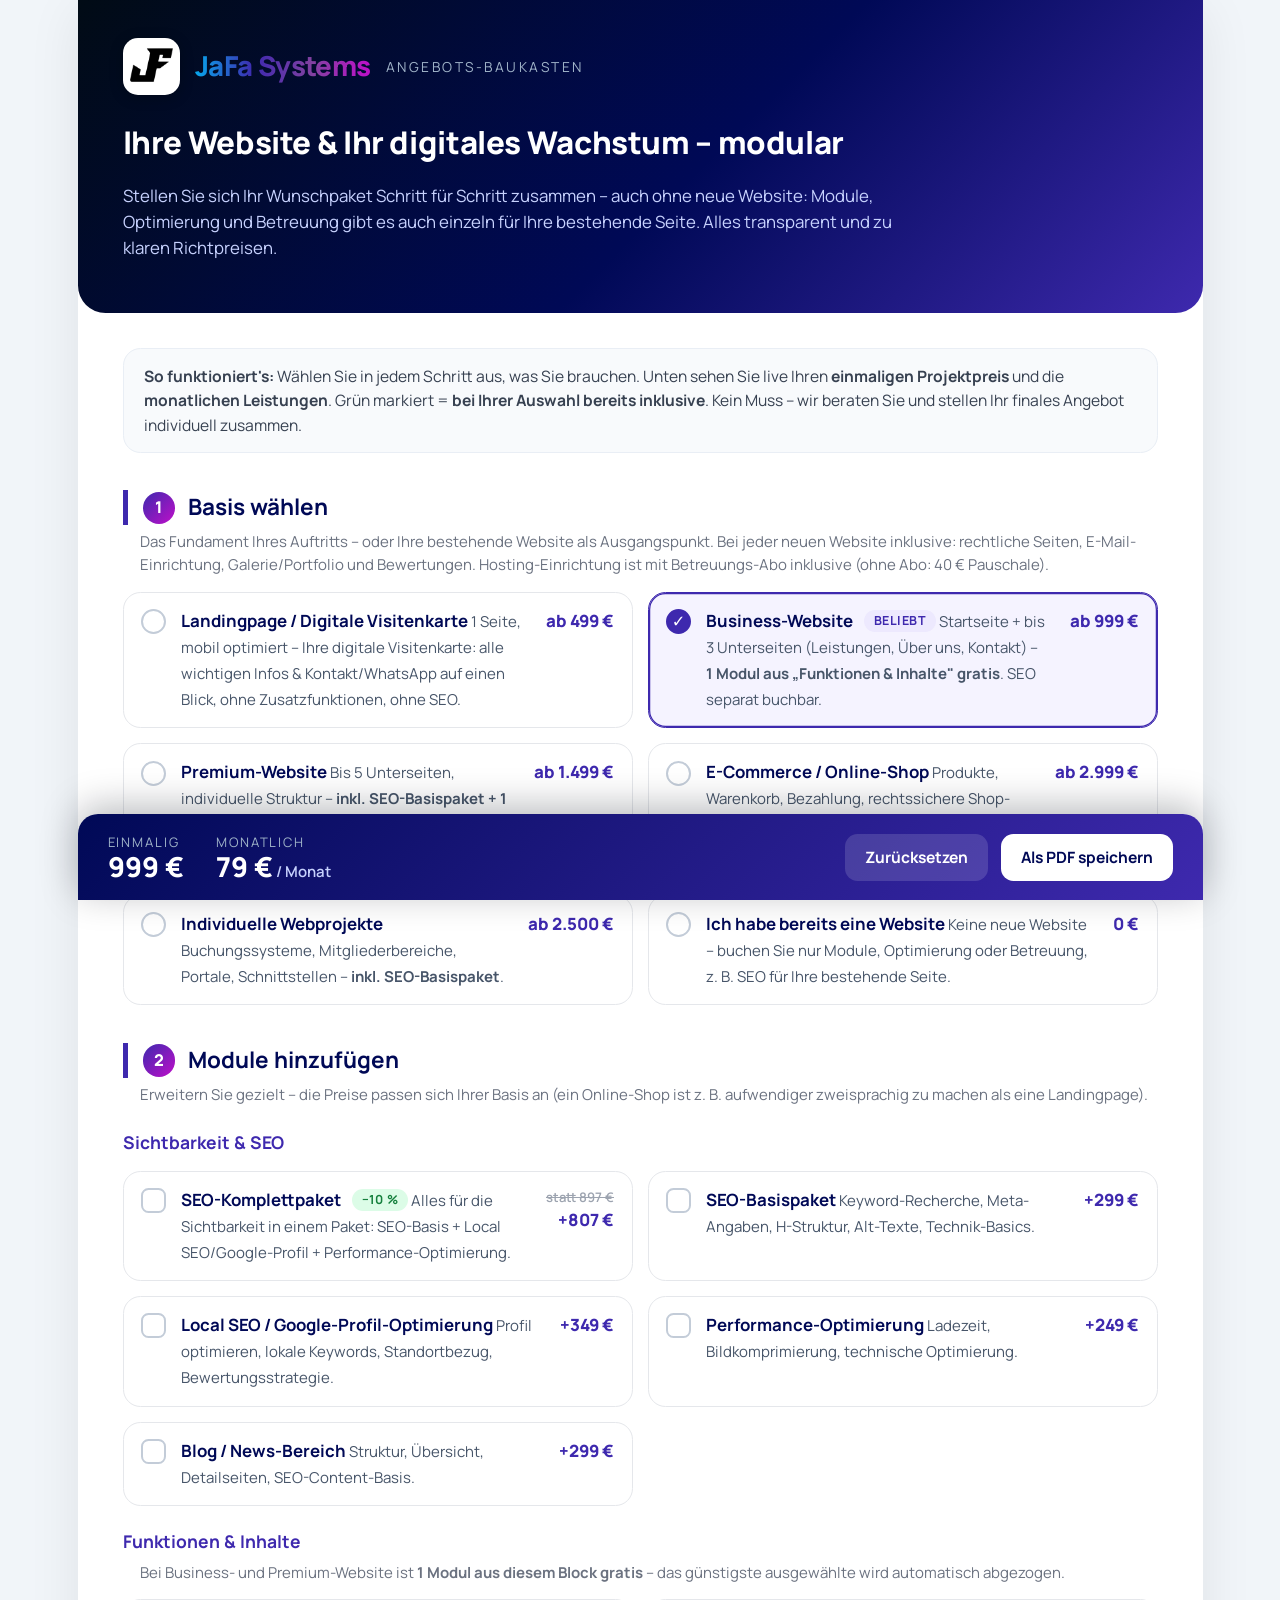
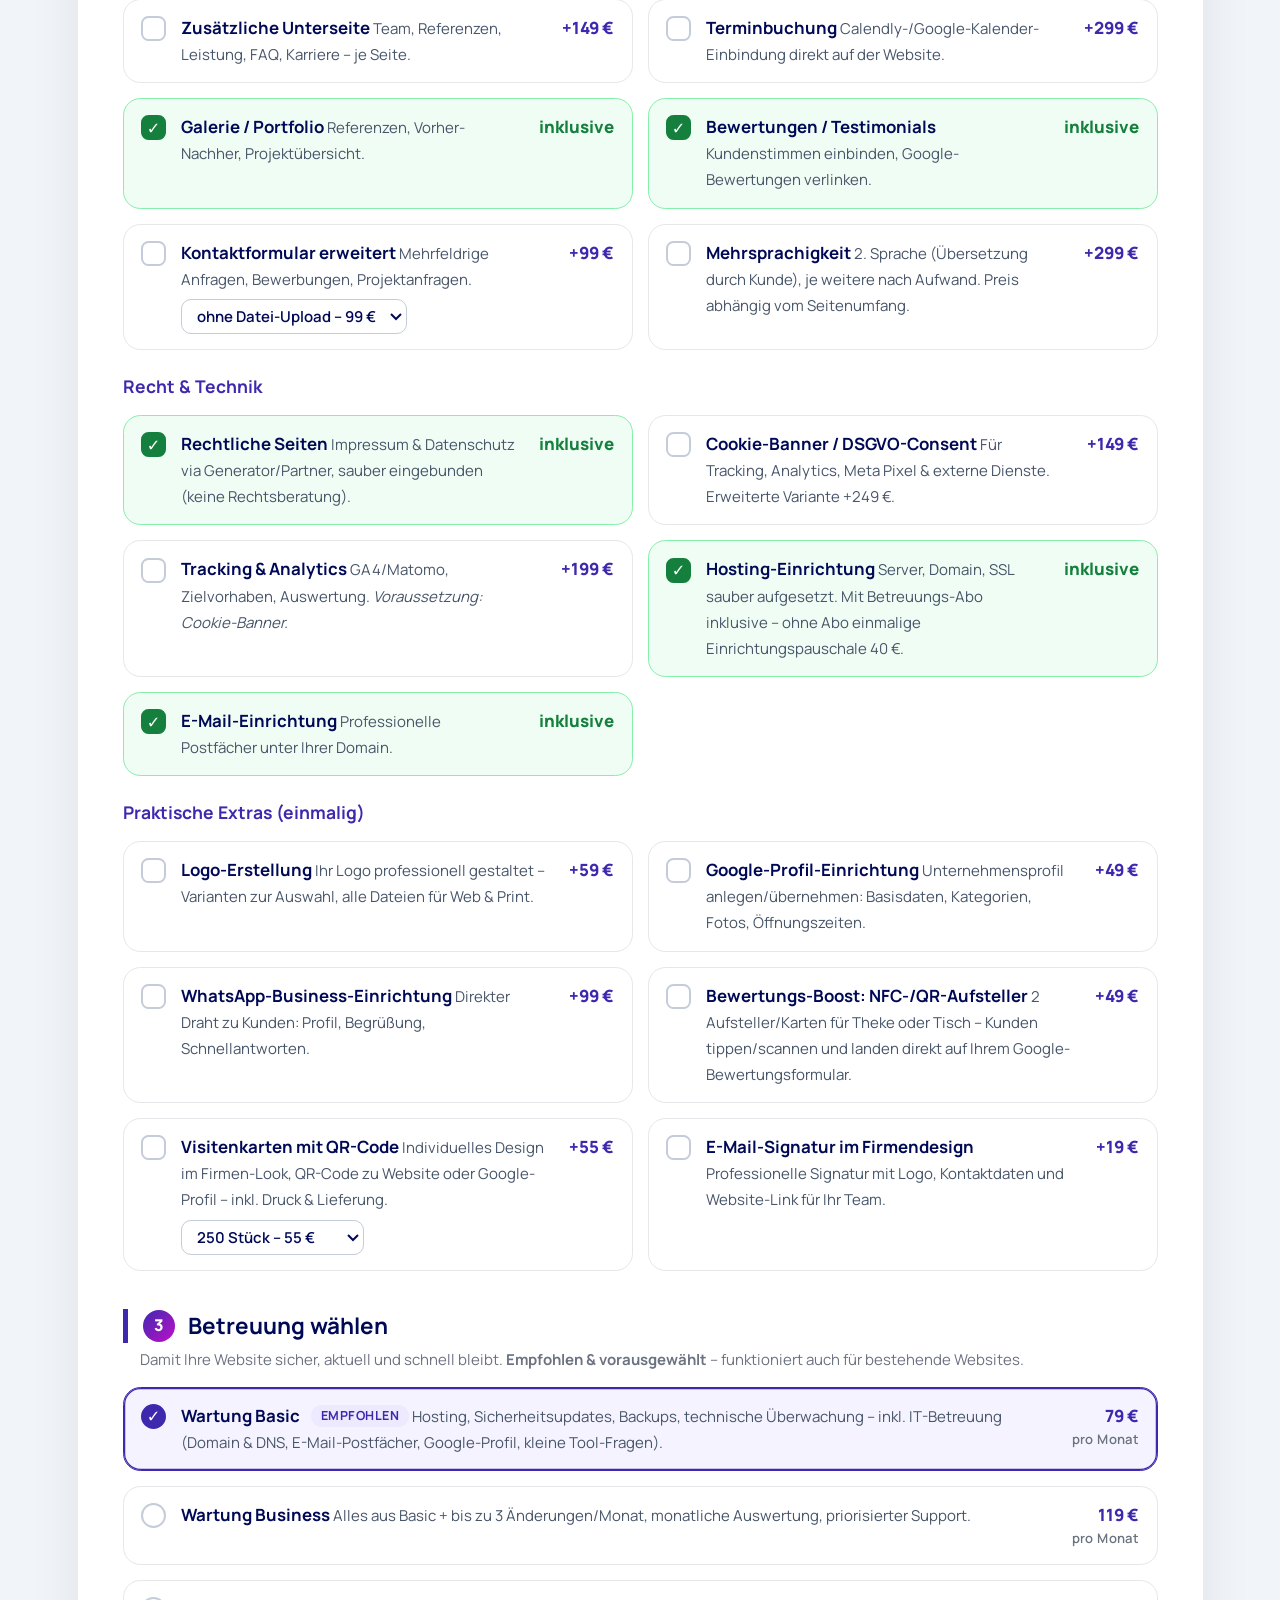
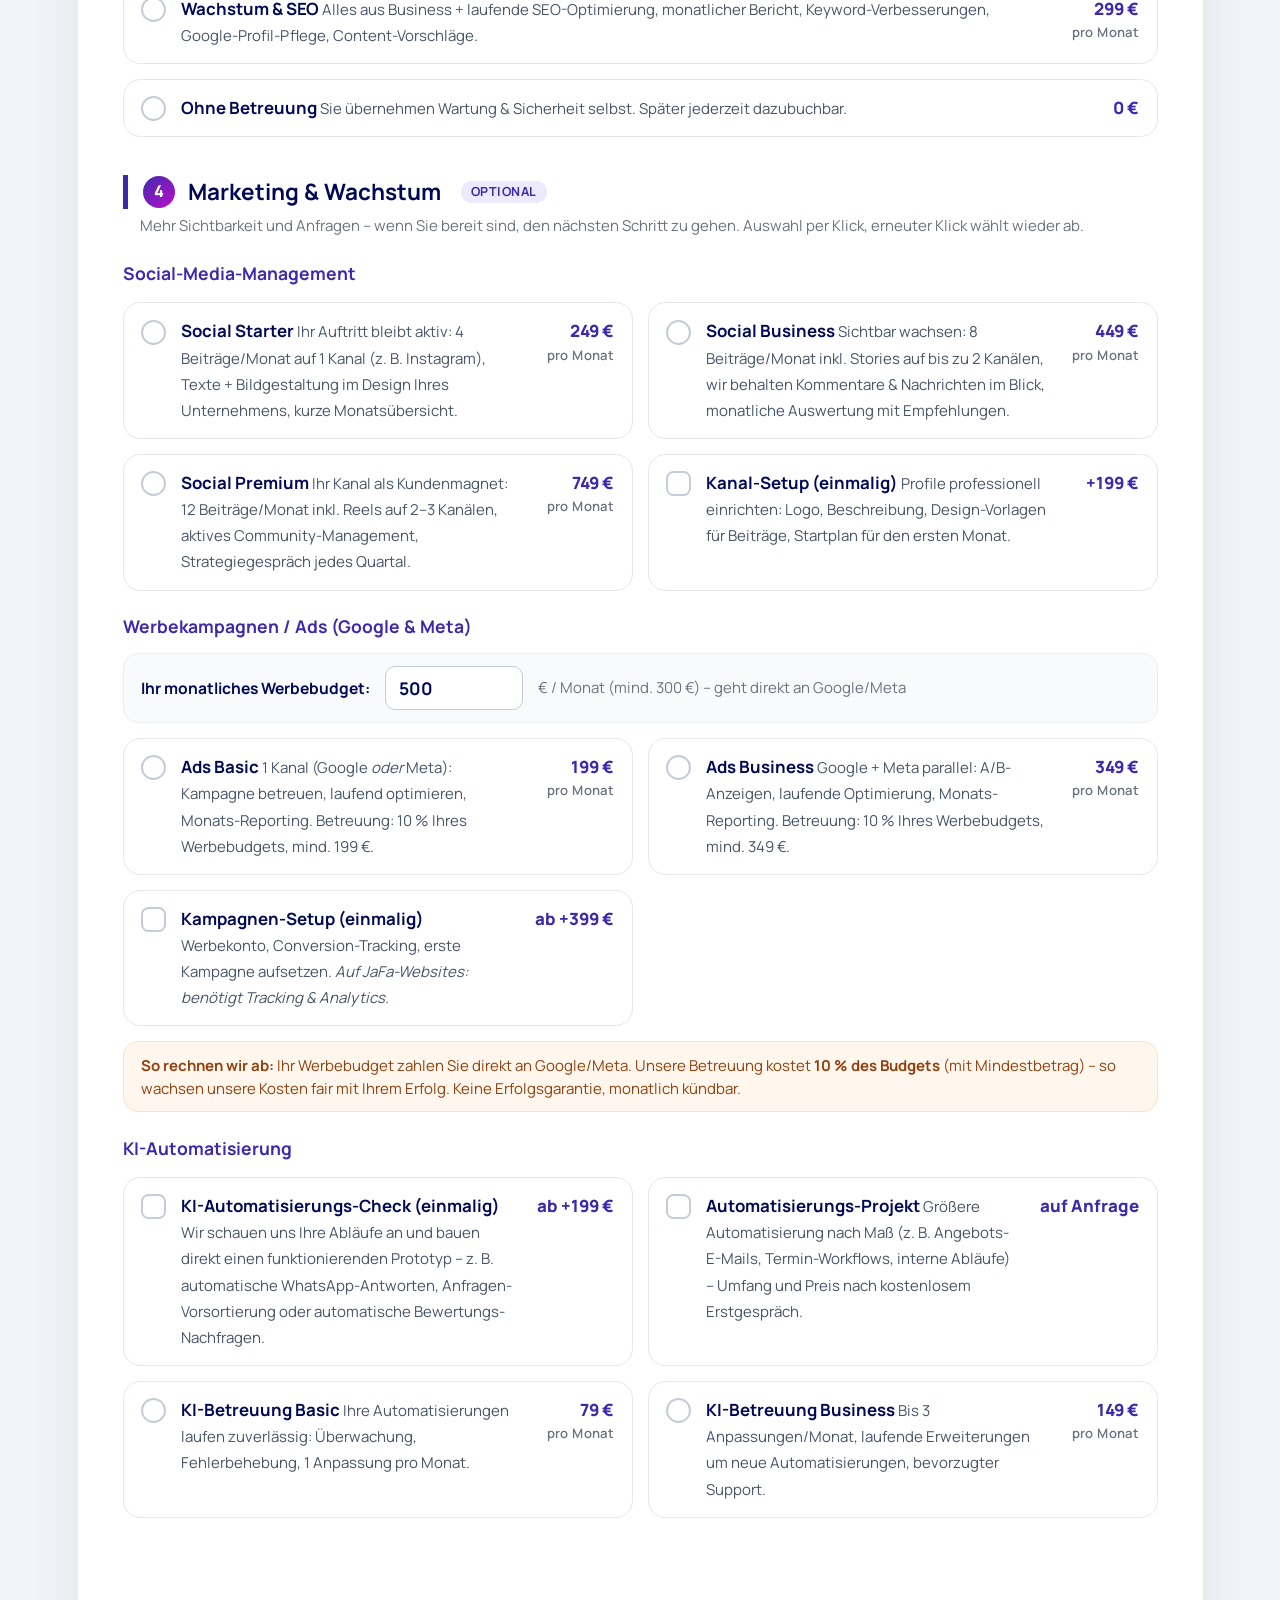
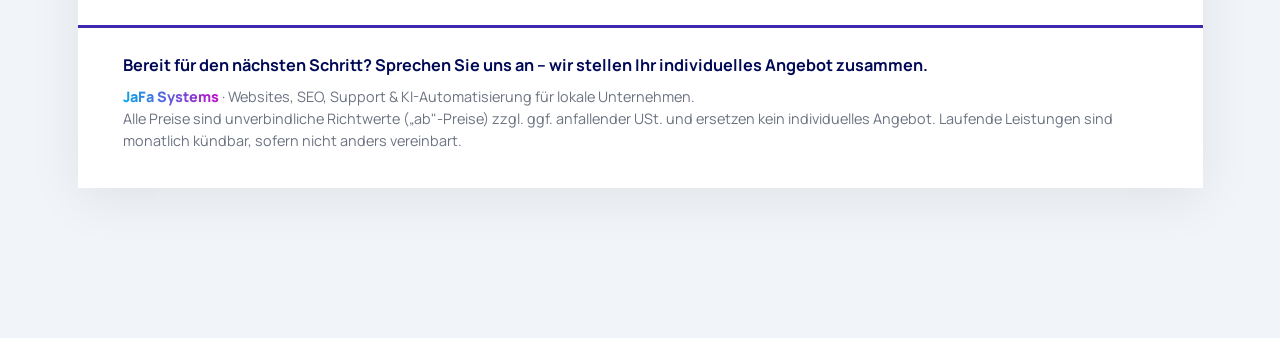
==== commit b6dc562c: "Angebots-Baukasten: Ads-Fee 15 % -> 10 % vom Werbebudget Co-Authored-By: Claude Opus 4.8 <noreply@an" ====
--- a/angebots-baukasten/index.html
+++ b/angebots-baukasten/index.html
@@ -478,17 +478,17 @@
       </div>
       <div class="grid">
         <label class="opt radio">
-          <input type="radio" name="ads" value="basic" data-rate="0.15" data-min="199" data-period="month">
+          <input type="radio" name="ads" value="basic" data-rate="0.10" data-min="199" data-period="month">
           <span class="box"></span>
           <span class="opt-body"><span class="opt-title">Ads Basic</span>
-            <span class="opt-desc">1 Kanal (Google <em>oder</em> Meta): Kampagne betreuen, laufend optimieren, Monats-Reporting. Betreuung: 15 % Ihres Werbebudgets, mind. 199 €.</span></span>
+            <span class="opt-desc">1 Kanal (Google <em>oder</em> Meta): Kampagne betreuen, laufend optimieren, Monats-Reporting. Betreuung: 10 % Ihres Werbebudgets, mind. 199 €.</span></span>
           <span class="opt-price"><span class="fee-val">199 €</span><small>pro Monat</small></span>
         </label>
         <label class="opt radio">
-          <input type="radio" name="ads" value="business" data-rate="0.15" data-min="349" data-period="month">
+          <input type="radio" name="ads" value="business" data-rate="0.10" data-min="349" data-period="month">
           <span class="box"></span>
           <span class="opt-body"><span class="opt-title">Ads Business</span>
-            <span class="opt-desc">Google + Meta parallel: A/B-Anzeigen, laufende Optimierung, Monats-Reporting. Betreuung: 15 % Ihres Werbebudgets, mind. 349 €.</span></span>
+            <span class="opt-desc">Google + Meta parallel: A/B-Anzeigen, laufende Optimierung, Monats-Reporting. Betreuung: 10 % Ihres Werbebudgets, mind. 349 €.</span></span>
           <span class="opt-price"><span class="fee-val">349 €</span><small>pro Monat</small></span>
         </label>
         <label class="opt">
@@ -502,7 +502,7 @@
       <div class="warnmsg" id="adsWarn">Hinweis: Für das <strong>Kampagnen-Setup</strong> auf Ihrer neuen
         Website brauchen wir <strong>Tracking &amp; Analytics</strong> (Schritt 2) – bitte zusätzlich auswählen.</div>
       <div class="note budget"><strong>So rechnen wir ab:</strong> Ihr Werbebudget zahlen Sie direkt an
-        Google/Meta. Unsere Betreuung kostet <strong>15 % des Budgets</strong> (mit Mindestbetrag) –
+        Google/Meta. Unsere Betreuung kostet <strong>10 % des Budgets</strong> (mit Mindestbetrag) –
         so wachsen unsere Kosten fair mit Ihrem Erfolg. Keine Erfolgsgarantie, monatlich kündbar.</div>
 
       <h3>KI-Automatisierung</h3>
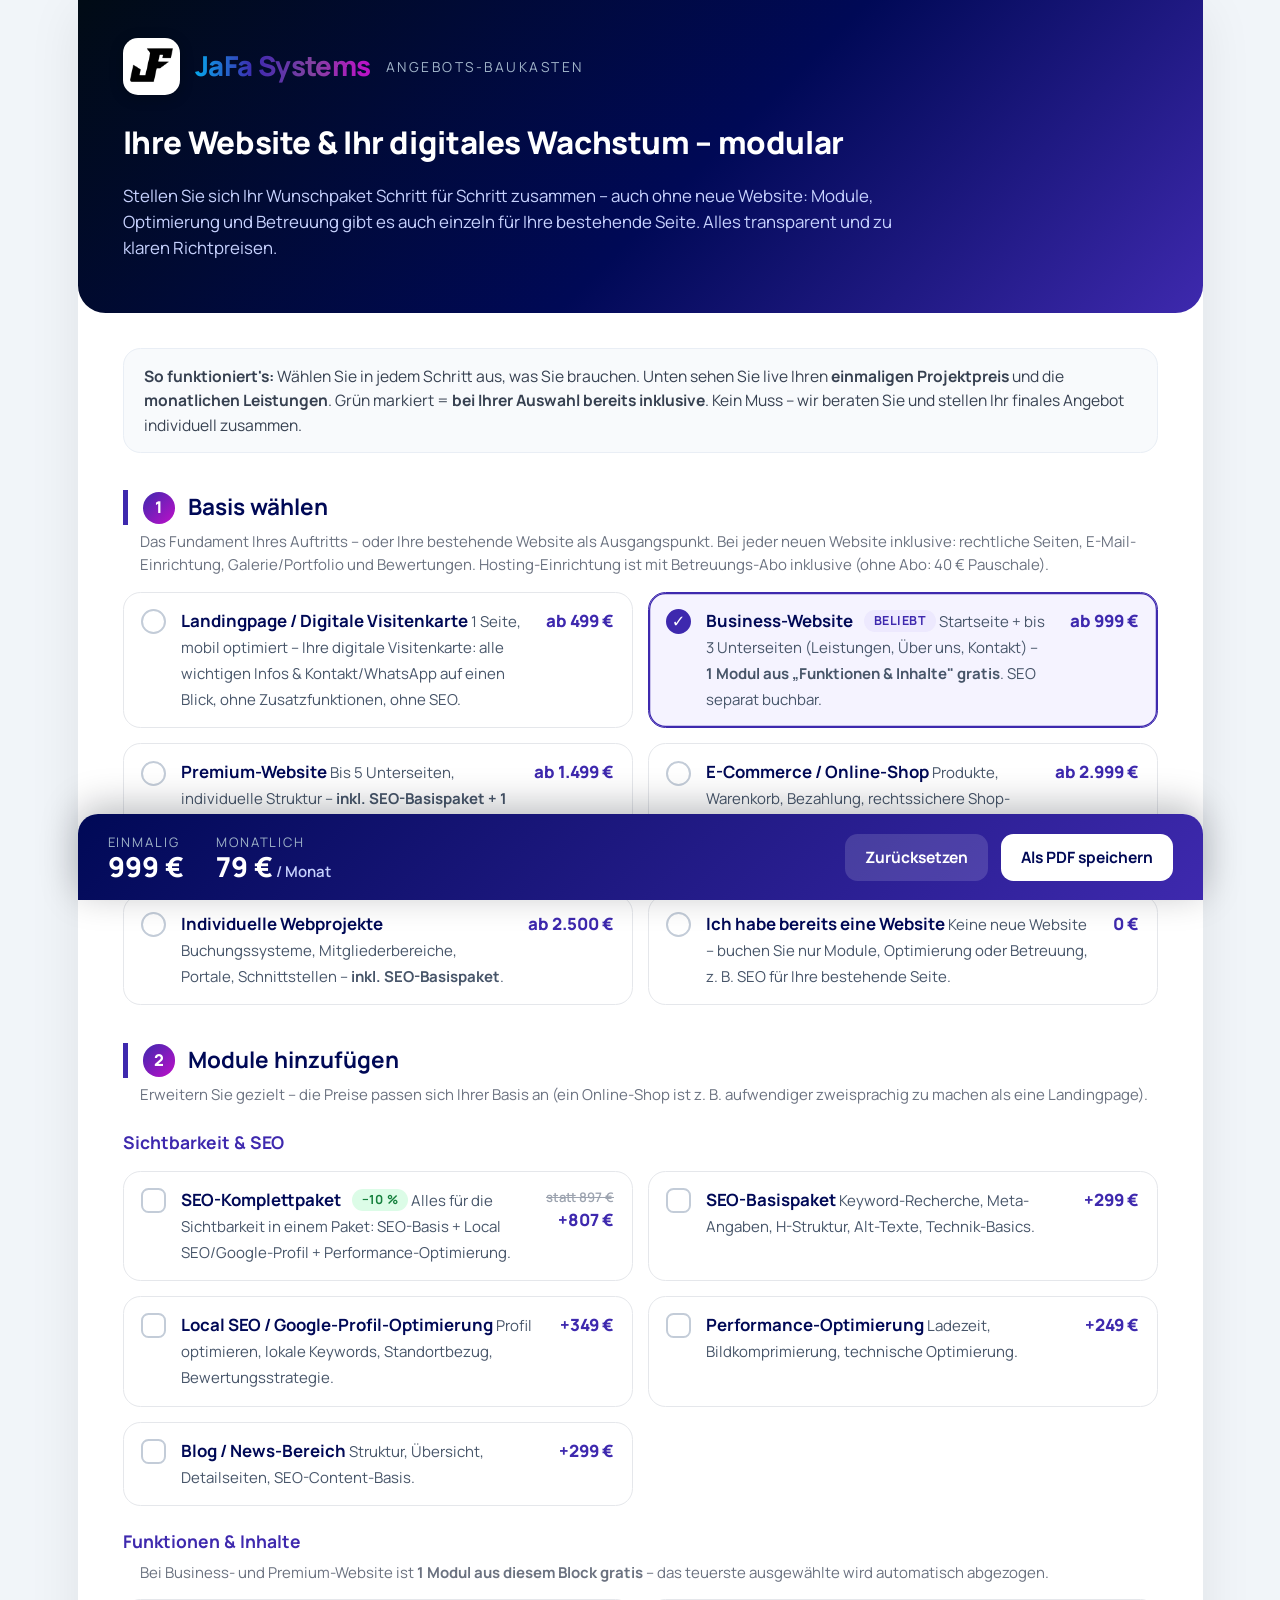
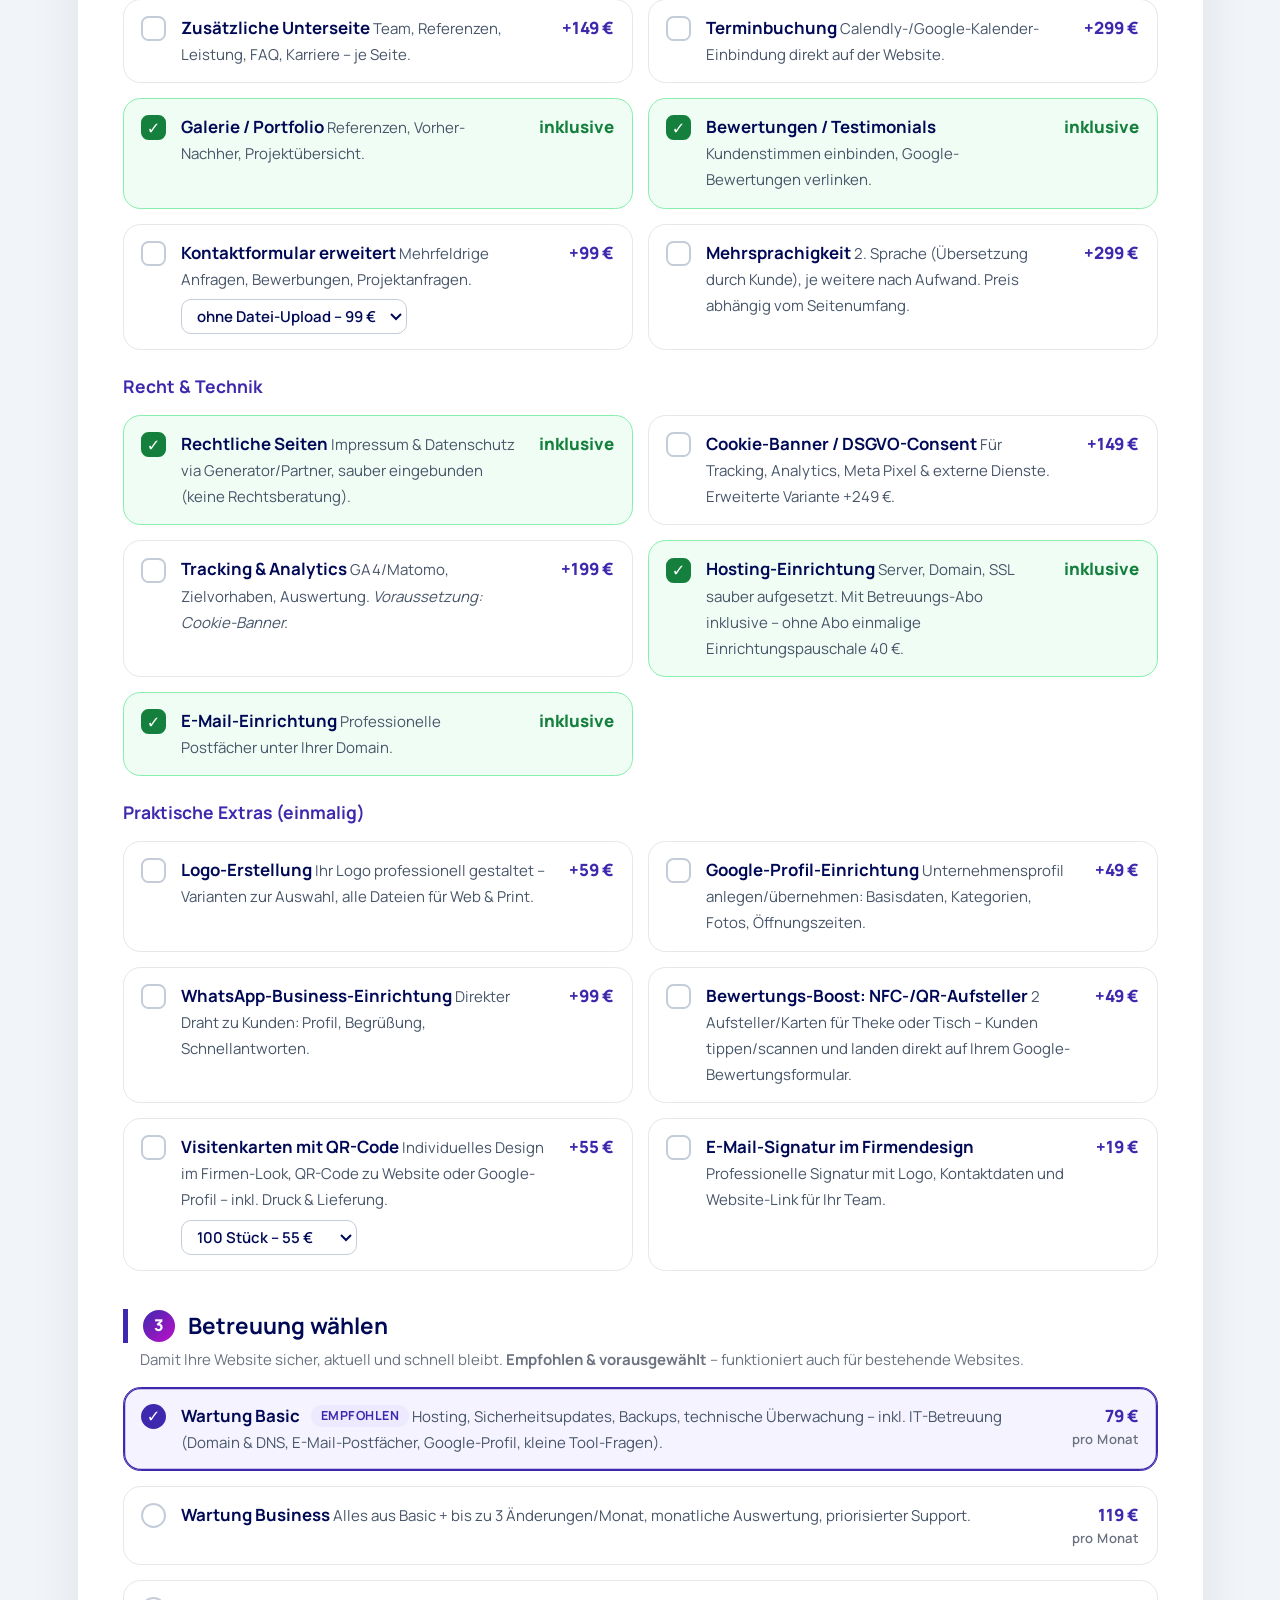
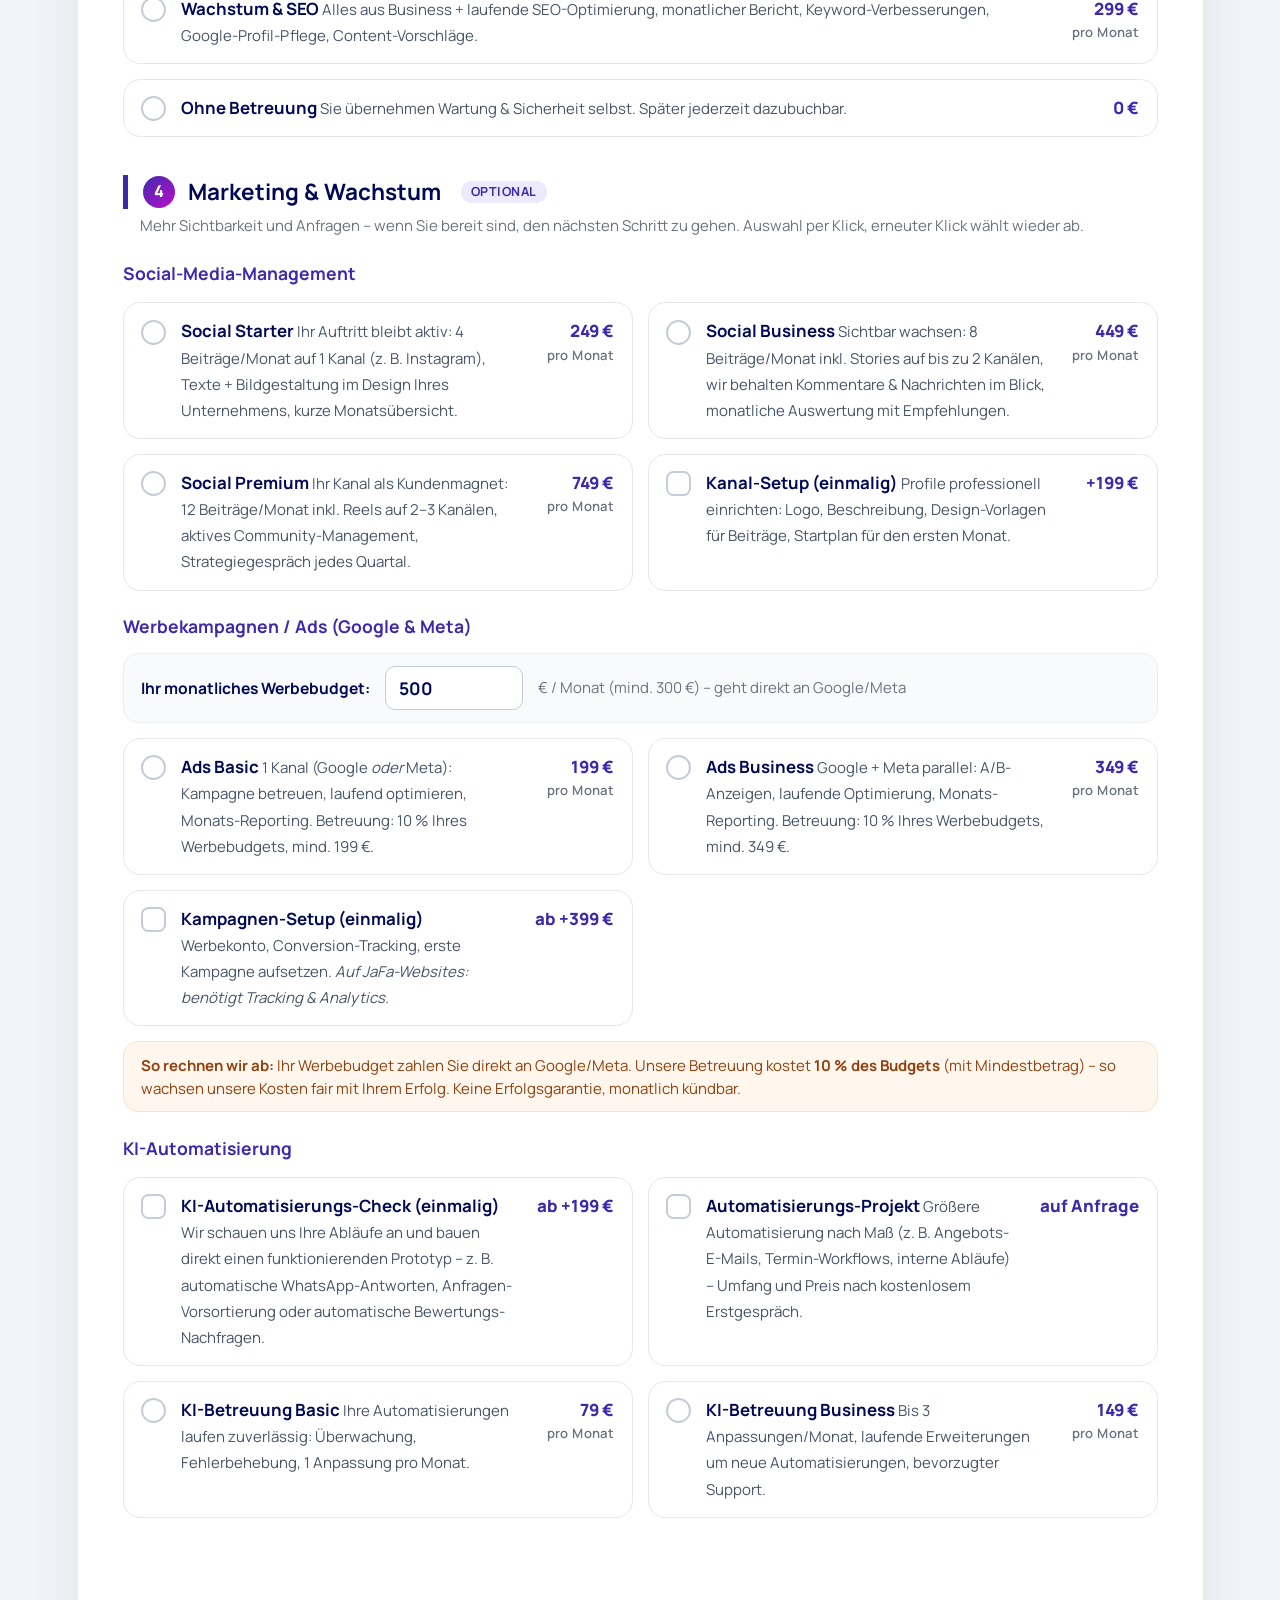
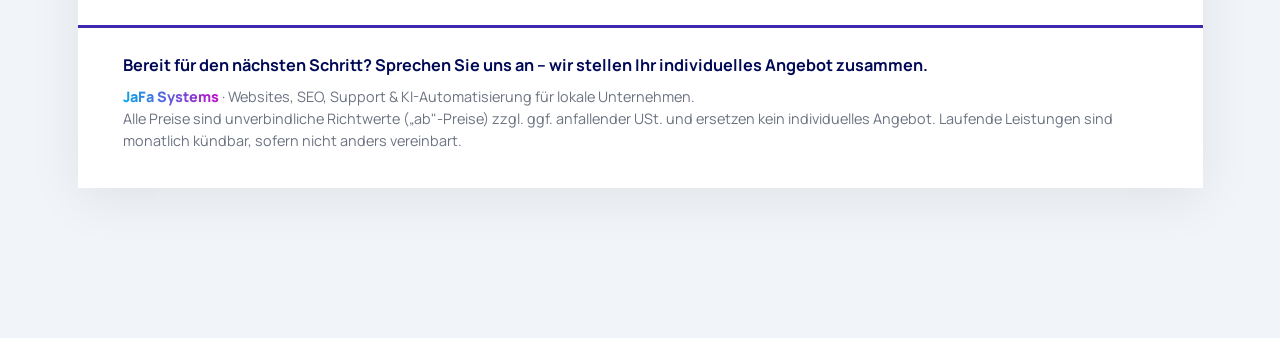
==== commit b9c12e3b: "Angebots-Baukasten: Visitenkarten-Staffeln (100-1000 Stk.) + Gratis-Modul = teuerstes Co-Authored-By" ====
--- a/angebots-baukasten/index.html
+++ b/angebots-baukasten/index.html
@@ -253,7 +253,7 @@
 
       <h3>Funktionen &amp; Inhalte</h3>
       <p class="hint">Bei Business- und Premium-Website ist <strong>1 Modul aus diesem Block gratis</strong> –
-        das günstigste ausgewählte wird automatisch abgezogen.</p>
+        das teuerste ausgewählte wird automatisch abgezogen.</p>
       <div class="grid">
         <label class="opt" data-mod="page">
           <input type="checkbox" data-price="149">
@@ -378,9 +378,10 @@
           <span class="opt-body"><span class="opt-title">Visitenkarten mit QR-Code</span>
             <span class="opt-desc">Individuelles Design im Firmen-Look, QR-Code zu Website oder Google-Profil – inkl. Druck &amp; Lieferung.</span>
             <select class="varsel">
-              <option data-price="55" selected>250 Stück – 55 €</option>
-              <option data-price="75">500 Stück – 75 €</option>
-              <option data-price="105">1.000 Stück – 105 €</option>
+              <option data-price="55" selected>100 Stück – 55 €</option>
+              <option data-price="59">250 Stück – 59 €</option>
+              <option data-price="64">500 Stück – 64 €</option>
+              <option data-price="70">1.000 Stück – 70 €</option>
             </select></span>
           <span class="opt-price">+55 €</span>
         </label>
@@ -660,9 +661,9 @@
       }
     });
 
-    // 1 Gratis-Modul aus "Funktionen & Inhalte" bei Business/Premium (günstigstes ausgewähltes)
+    // 1 Gratis-Modul aus "Funktionen & Inhalte" bei Business/Premium (teuerstes ausgewähltes = kundenfreundlich)
     if(fniChecked.length){
-      fniChecked.sort(function(a,b){ return a.p - b.p; });
+      fniChecked.sort(function(a,b){ return b.p - a.p; });
       once -= fniChecked[0].p;
       var freeCard = modCards[fniChecked[0].key];
       freeCard.classList.add('free-pick');
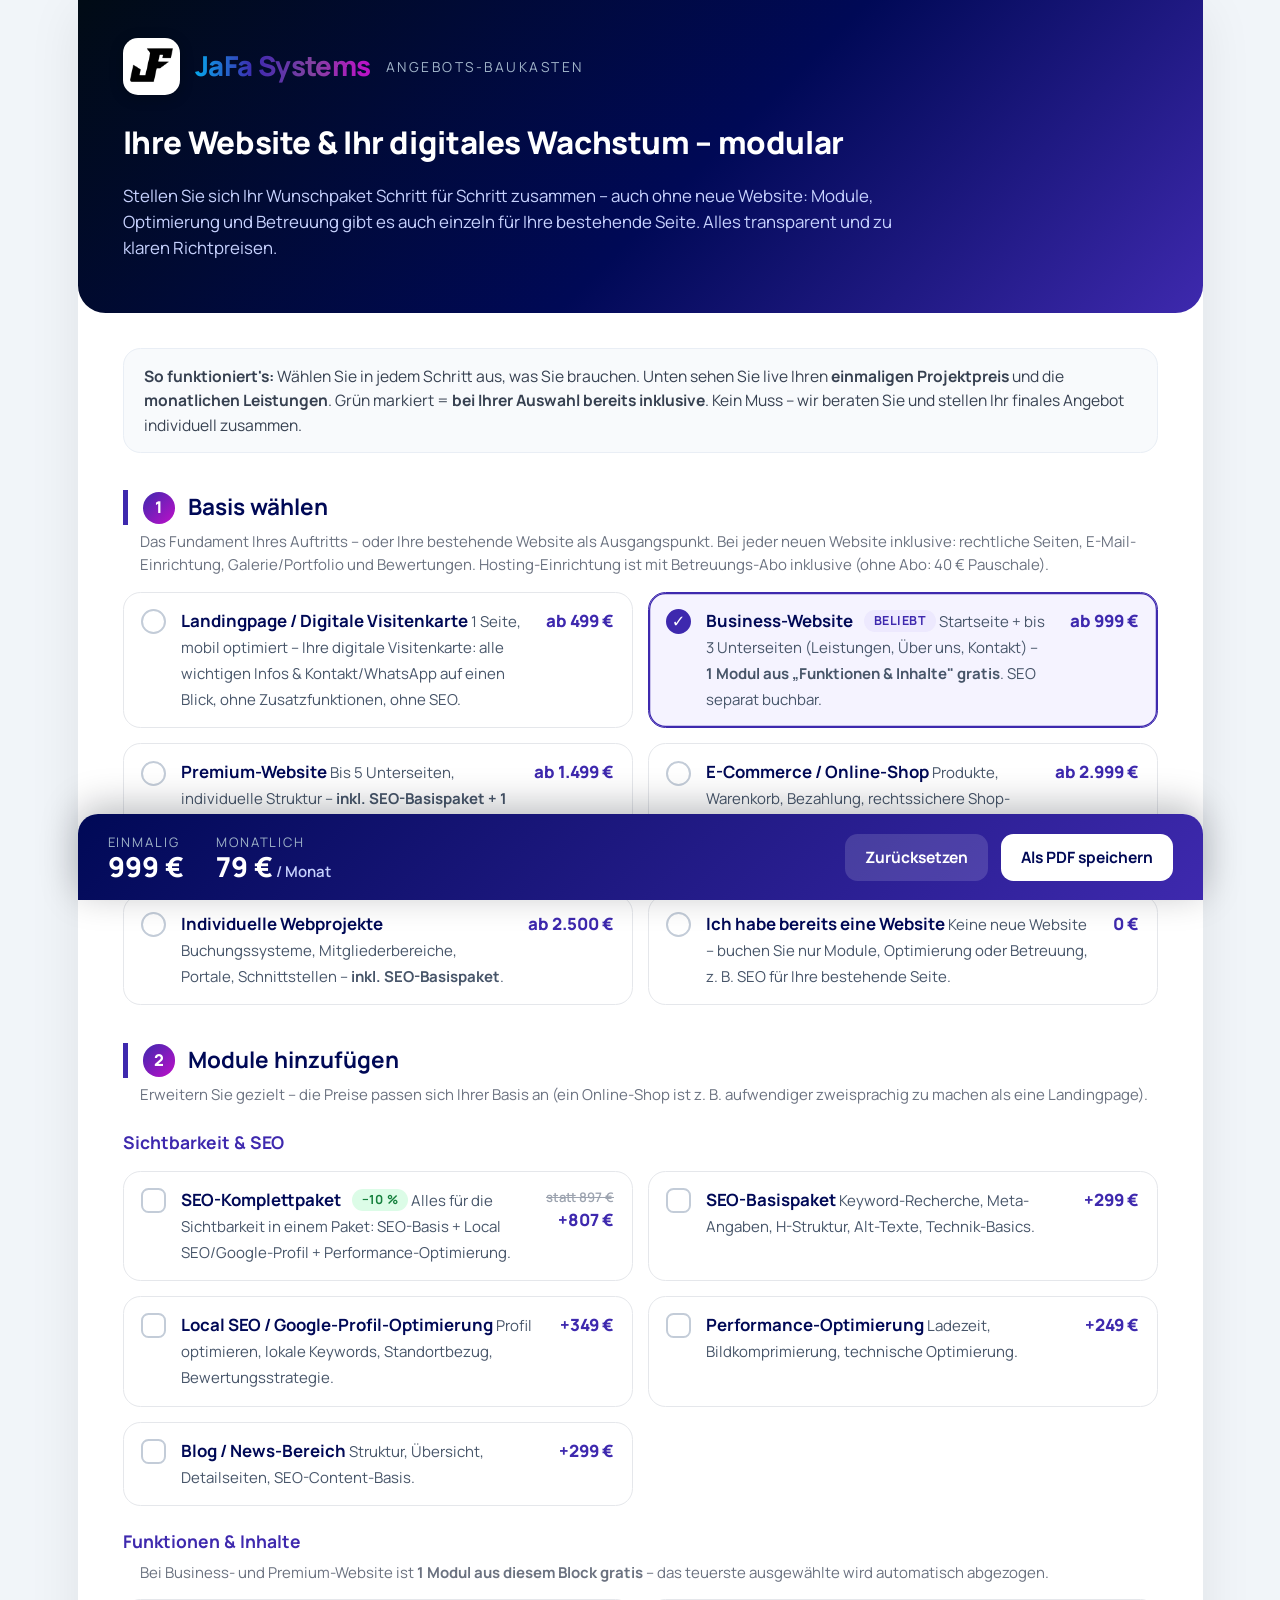
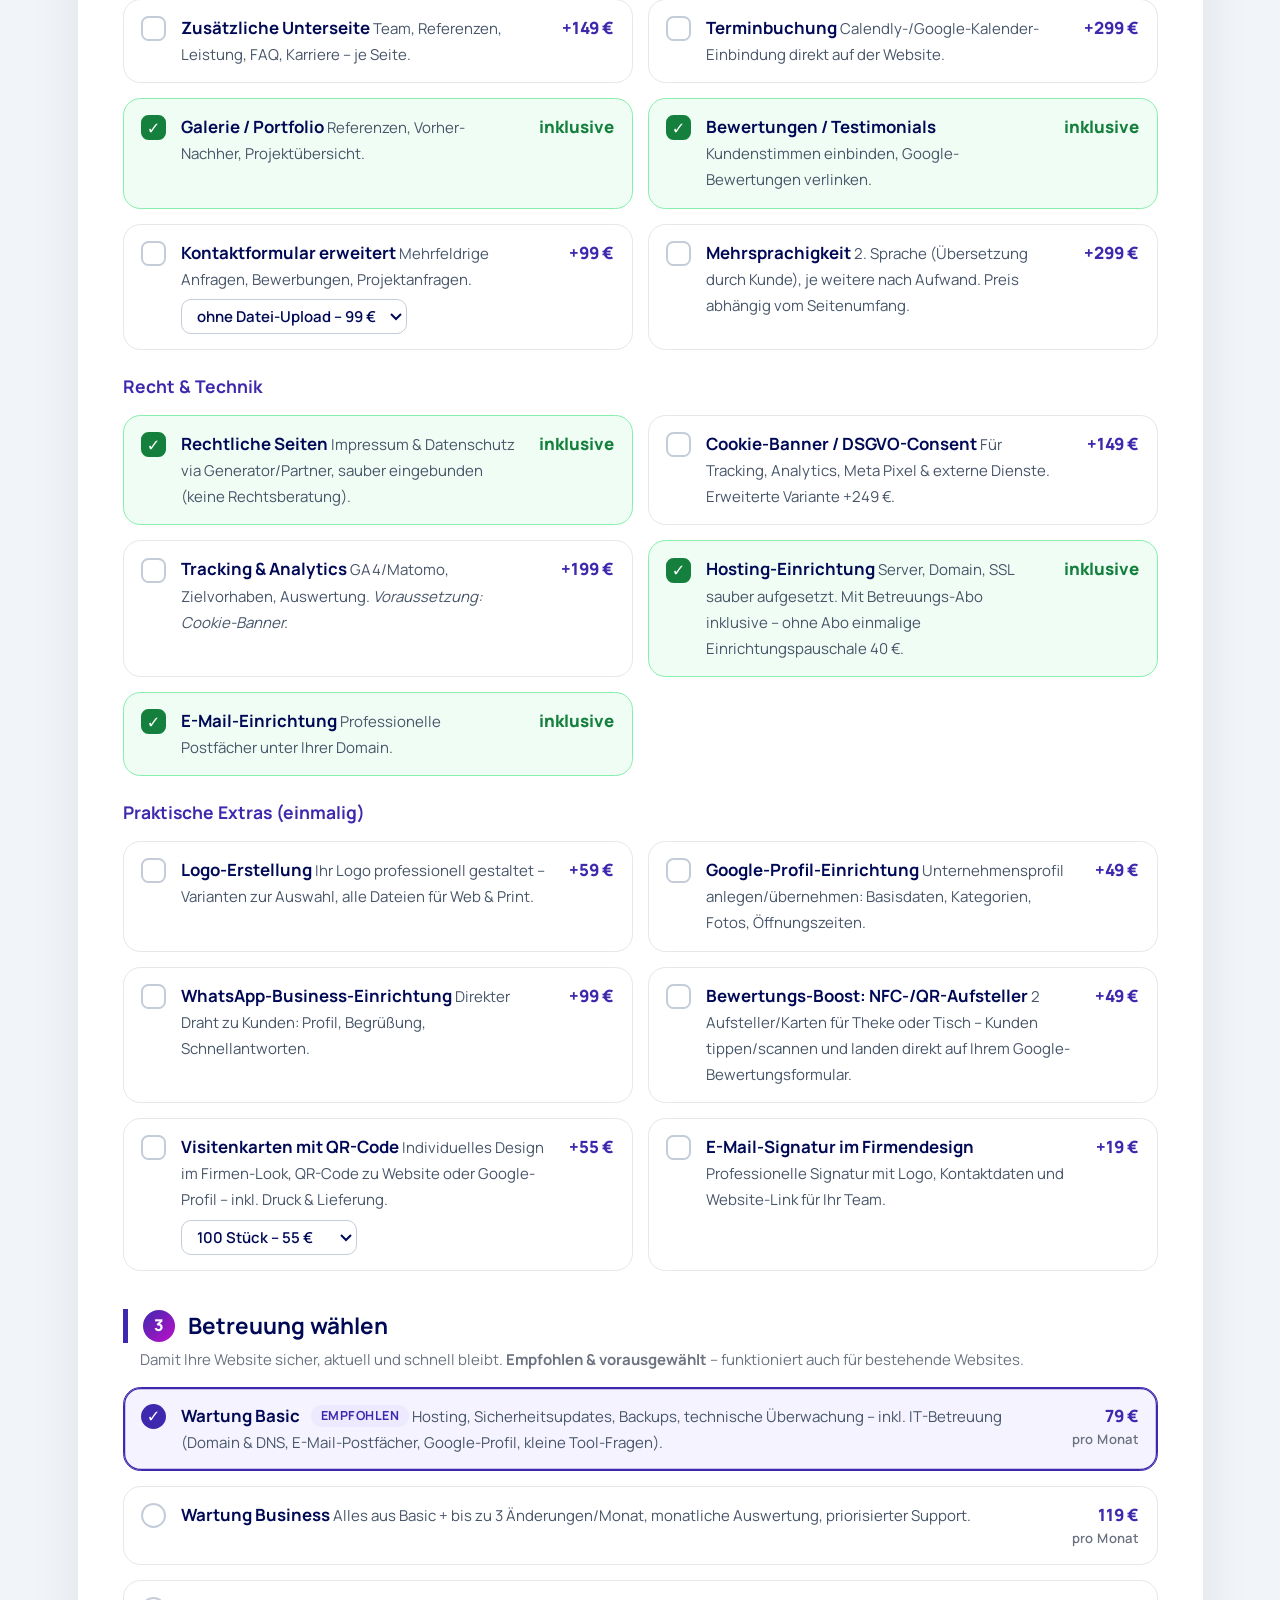
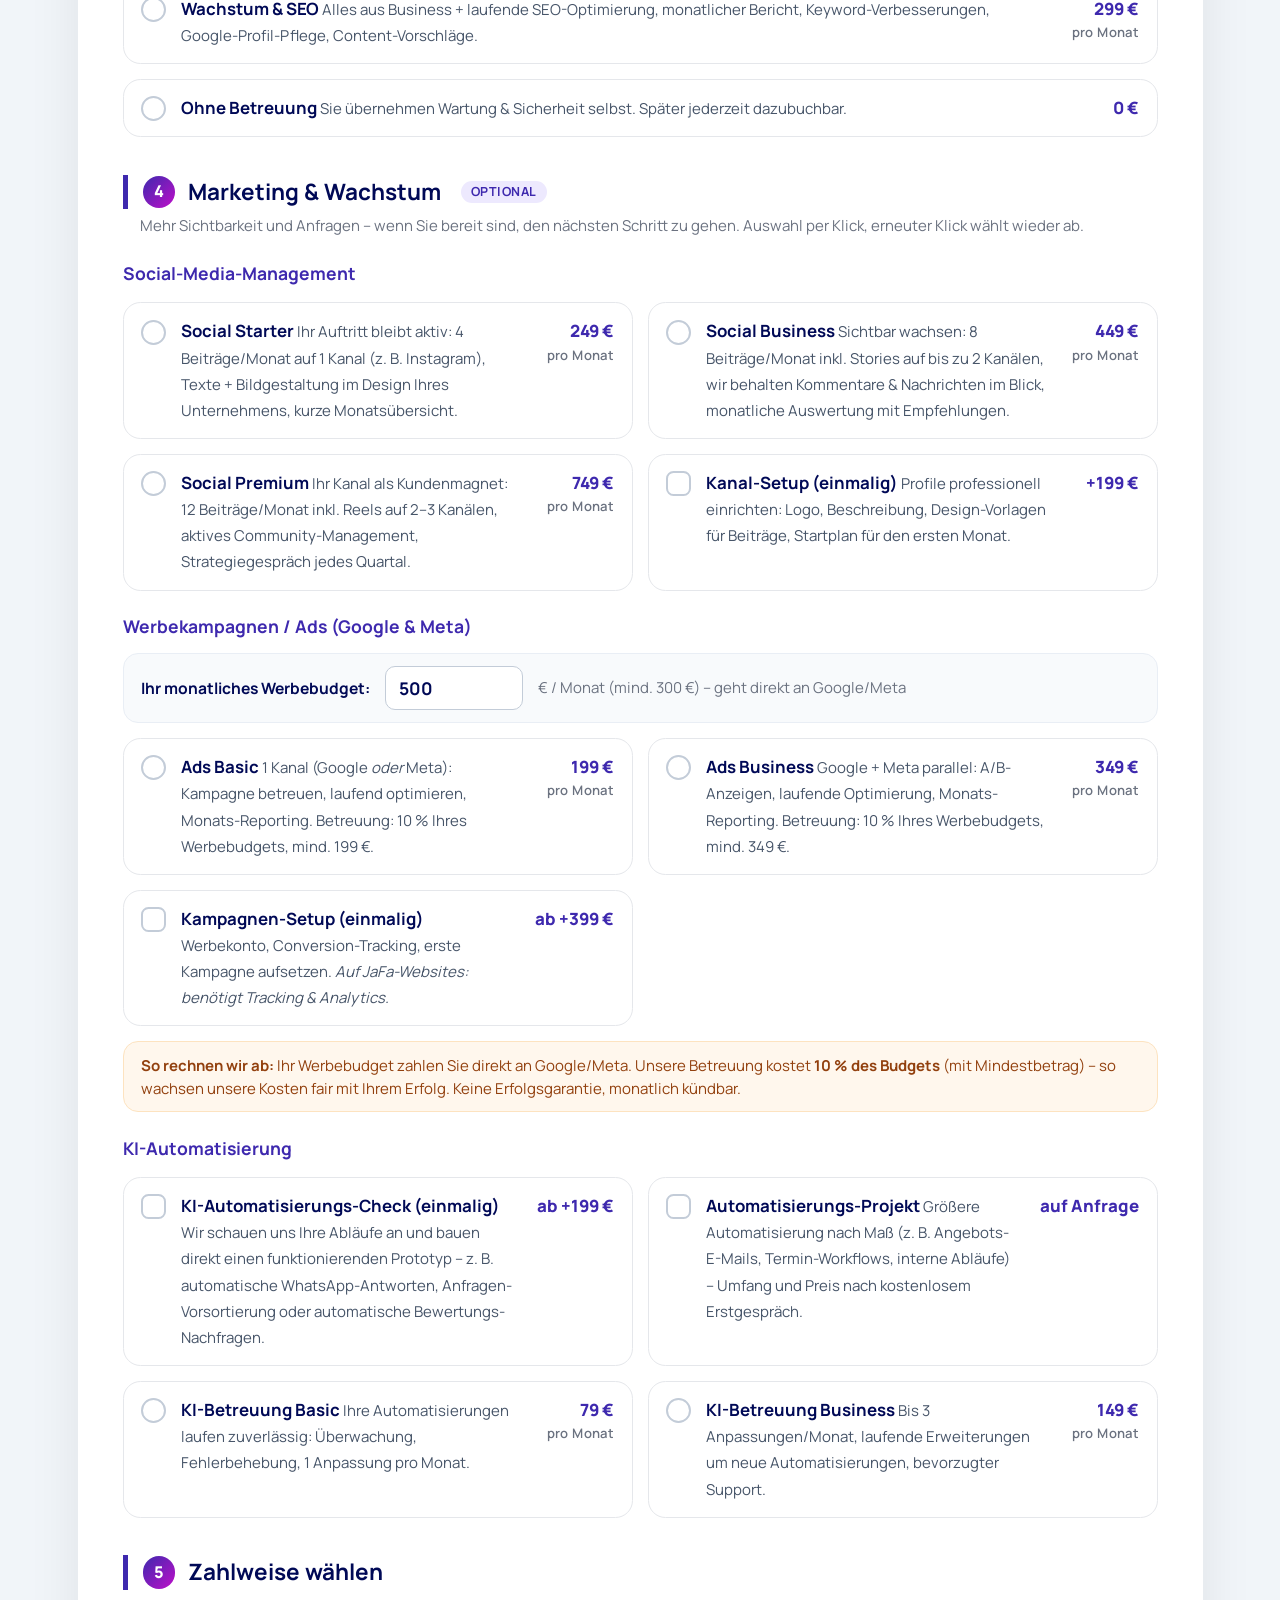
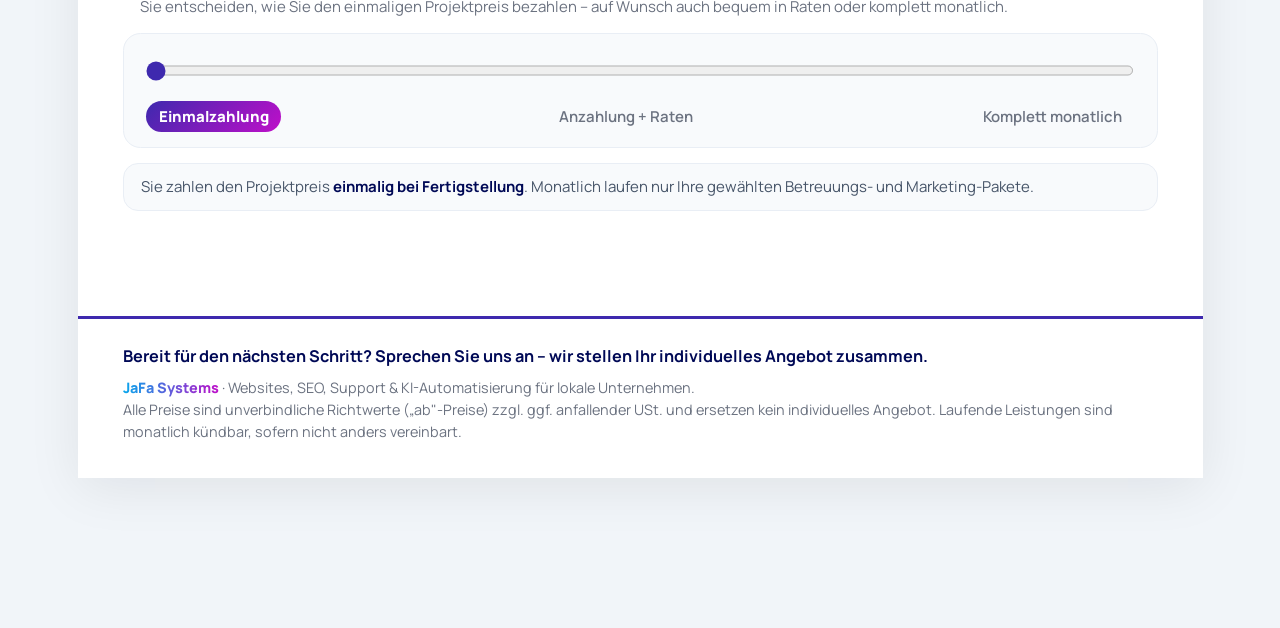
==== commit 78dad58e: "Angebots-Baukasten: Zahlweise-Slider (Einmal / 30% Anzahlung + 12 Raten +10% / komplett monatlich 24" ====
--- a/angebots-baukasten/index.html
+++ b/angebots-baukasten/index.html
@@ -79,6 +79,14 @@
 .budget-row label{font-weight:700;color:#000956;font-size:12.5px}
 .budget-row input{font-family:inherit;font-size:14px;font-weight:700;color:#000956;border:1px solid #c3ccd8;border-radius:8px;padding:7px 10px;width:110px}
 .budget-row .per{color:#6b7280;font-size:12px}
+
+/* Zahlweise-Slider */
+.payslider{background:#f8fafc;border:1px solid #e9eef5;border-radius:14px;padding:16px 18px 12px;margin:12px 0}
+.payslider input[type=range]{width:100%;accent-color:#3e29ae;height:26px;cursor:pointer;margin:0}
+.paylabels{display:flex;justify-content:space-between;font-size:12px;color:#6b7280;font-weight:600;margin-top:6px}
+.paylabels span{cursor:pointer;padding:3px 10px;border-radius:999px}
+.paylabels span.on{color:#fff;background:linear-gradient(135deg,#3e29ae,#bf0fc9);font-weight:800}
+#payInfo strong{color:#000956}
 
 /* Print summary (hidden on screen) */
 #printSummary{display:none}
@@ -539,13 +547,30 @@
       </div>
     </section>
 
+    <!-- STEP 5 -->
+    <section class="step">
+      <h2><span class="n">5</span> Zahlweise wählen</h2>
+      <p class="hint">Sie entscheiden, wie Sie den einmaligen Projektpreis bezahlen – auf Wunsch auch bequem in Raten oder komplett monatlich.</p>
+      <div class="payslider">
+        <input type="range" id="payMode" min="0" max="2" step="1" value="0" class="no-print" aria-label="Zahlweise">
+        <div class="paylabels">
+          <span data-pm="0" class="on">Einmalzahlung</span>
+          <span data-pm="1">Anzahlung + Raten</span>
+          <span data-pm="2">Komplett monatlich</span>
+        </div>
+      </div>
+      <div class="note" id="payInfo"></div>
+    </section>
+
     <!-- Print-only summary -->
     <div id="printSummary">
       <div class="ps-head">Ihre Zusammenstellung</div>
       <div class="ps-body">
-        <div><div class="lbl">Einmalig</div><div class="val" id="psOnce">–</div></div>
+        <div><div class="lbl" id="psOnceLbl">Einmalig</div><div class="val" id="psOnce">–</div></div>
         <div><div class="lbl">Monatlich</div><div class="val" id="psMonth">–</div></div>
+        <div id="psRateWrap" style="display:none"><div class="lbl">davon Projektrate</div><div class="val" id="psRate">–</div></div>
         <div id="psBudgetWrap" style="display:none"><div class="lbl">zzgl. Werbebudget</div><div class="val" id="psBudget">–</div></div>
+        <div style="flex-basis:100%"><div class="lbl">Zahlweise</div><div class="val" id="psPay" style="font-size:12px">–</div></div>
       </div>
     </div>
   </main>
@@ -562,8 +587,9 @@
 <div class="sumbar no-print">
   <div class="sumbar-inner">
     <div class="totals">
-      <div class="t"><div class="lbl">Einmalig</div><div class="val" id="sumOnce">0 €</div></div>
+      <div class="t"><div class="lbl" id="sumOnceLbl">Einmalig</div><div class="val" id="sumOnce">0 €</div></div>
       <div class="t"><div class="lbl">Monatlich</div><div class="val" id="sumMonth">0 €<small> / Monat</small></div></div>
+      <div class="t small" id="sumRateWrap" style="display:none"><div class="lbl">davon Projektrate</div><div class="val" id="sumRate">–</div></div>
       <div class="t small" id="sumBudgetWrap" style="display:none"><div class="lbl">zzgl. Werbebudget</div><div class="val" id="sumBudget">–</div></div>
     </div>
     <div class="actions">
@@ -601,6 +627,14 @@
   var track = document.getElementById('mod-track');
   var adsetup = document.getElementById('mod-adsetup');
   var budgetInput = document.getElementById('adsBudget');
+  var payModeInput = document.getElementById('payMode');
+
+  // Zahlweisen für den einmaligen Projektpreis (Richtwerte)
+  var PAY = [
+    { name: 'Einmalzahlung',       deposit: 1,    months: 0,  fee: 1    },
+    { name: 'Anzahlung + Raten',   deposit: 0.30, months: 12, fee: 1.10 }, // 30 % heute, Rest +10 % auf 12 Raten
+    { name: 'Komplett monatlich',  deposit: 0,    months: 24, fee: 1.20 }  // 0 € heute, Summe +20 % auf 24 Raten
+  ];
 
   function baseKey(){
     var b = document.querySelector('input[name="base"]:checked');
@@ -712,11 +746,43 @@
       month += Math.max(parseFloat(adsSel.getAttribute('data-min')), budget * parseFloat(adsSel.getAttribute('data-rate')));
     }
 
+    // Zahlweise auf den einmaligen Projektpreis anwenden
+    var pm = parseInt(payModeInput.value, 10) || 0;
+    var conf = PAY[pm];
+    var payOnce = once, rate = 0;
+    if(pm > 0 && once > 0){
+      payOnce = Math.round(once * conf.deposit);
+      rate = Math.ceil(((once - payOnce) * conf.fee) / conf.months);
+    }
+    var monthTotal = month + rate;
+
+    // Slider-Labels + Erklärtext
+    document.querySelectorAll('.paylabels span').forEach(function(s){
+      s.classList.toggle('on', parseInt(s.getAttribute('data-pm'), 10) === pm);
+    });
+    var payTexts = [
+      'Sie zahlen den Projektpreis <strong>einmalig bei Fertigstellung</strong>. Monatlich laufen nur Ihre gewählten Betreuungs- und Marketing-Pakete.',
+      '<strong>30 % Anzahlung heute (' + fmt(payOnce) + ')</strong>, der Rest bequem in <strong>12 Monatsraten à ' + fmt(rate) + '</strong> (inkl. 10 % Ratenaufschlag).',
+      '<strong>Keine Anzahlung:</strong> Ihr komplettes Projekt für <strong>' + fmt(rate) + ' / Monat über 24 Monate</strong> (inkl. 20 % Aufschlag, Mindestlaufzeit 24 Monate).'
+    ];
+    document.getElementById('payInfo').innerHTML = (once > 0 || pm === 0)
+      ? payTexts[pm]
+      : 'Aktuell sind keine einmaligen Posten ausgewählt – die Zahlweise betrifft nur den einmaligen Projektpreis.';
+
     // Summen anzeigen
-    document.getElementById('sumOnce').textContent = fmt(once);
-    document.getElementById('sumMonth').innerHTML = fmt(month) + '<small> / Monat</small>';
-    document.getElementById('psOnce').textContent = fmt(once);
-    document.getElementById('psMonth').textContent = fmt(month) + ' / Monat';
+    var onceLbl = pm === 1 ? 'Anzahlung (30 %)' : 'Einmalig';
+    document.getElementById('sumOnceLbl').textContent = onceLbl;
+    document.getElementById('psOnceLbl').textContent = onceLbl;
+    document.getElementById('sumOnce').textContent = fmt(payOnce);
+    document.getElementById('sumMonth').innerHTML = fmt(monthTotal) + '<small> / Monat</small>';
+    document.getElementById('psOnce').textContent = fmt(payOnce);
+    document.getElementById('psMonth').textContent = fmt(monthTotal) + ' / Monat';
+    var rateTxt = fmt(rate) + ' × ' + conf.months + ' Monate';
+    document.getElementById('sumRateWrap').style.display = rate > 0 ? '' : 'none';
+    document.getElementById('sumRate').textContent = rateTxt;
+    document.getElementById('psRateWrap').style.display = rate > 0 ? '' : 'none';
+    document.getElementById('psRate').textContent = rateTxt;
+    document.getElementById('psPay').textContent = conf.name + (pm === 1 ? ' (30 % / 12 Raten, +10 %)' : (pm === 2 ? ' (24 Raten, +20 %, Mindestlaufzeit)' : ''));
     document.getElementById('sumBudgetWrap').style.display = adsActive ? '' : 'none';
     document.getElementById('sumBudget').textContent = fmt(budget) + ' / Monat';
     document.getElementById('psBudgetWrap').style.display = adsActive ? '' : 'none';
@@ -735,6 +801,10 @@
   inputs.forEach(function(el){ el.addEventListener('change', recalc); });
   bundleInput.addEventListener('change', recalc);
   budgetInput.addEventListener('input', recalc);
+  payModeInput.addEventListener('input', recalc);
+  document.querySelectorAll('.paylabels span').forEach(function(s){
+    s.addEventListener('click', function(){ payModeInput.value = this.getAttribute('data-pm'); recalc(); });
+  });
   Array.prototype.forEach.call(document.querySelectorAll('select.varsel'), function(s){
     s.addEventListener('change', recalc);
     s.addEventListener('click', function(e){ e.stopPropagation(); });
@@ -764,6 +834,7 @@
     });
     Array.prototype.forEach.call(document.querySelectorAll('select.varsel'), function(s){ s.selectedIndex = 0; });
     budgetInput.value = 500;
+    payModeInput.value = 0;
     recalc();
   });
 
